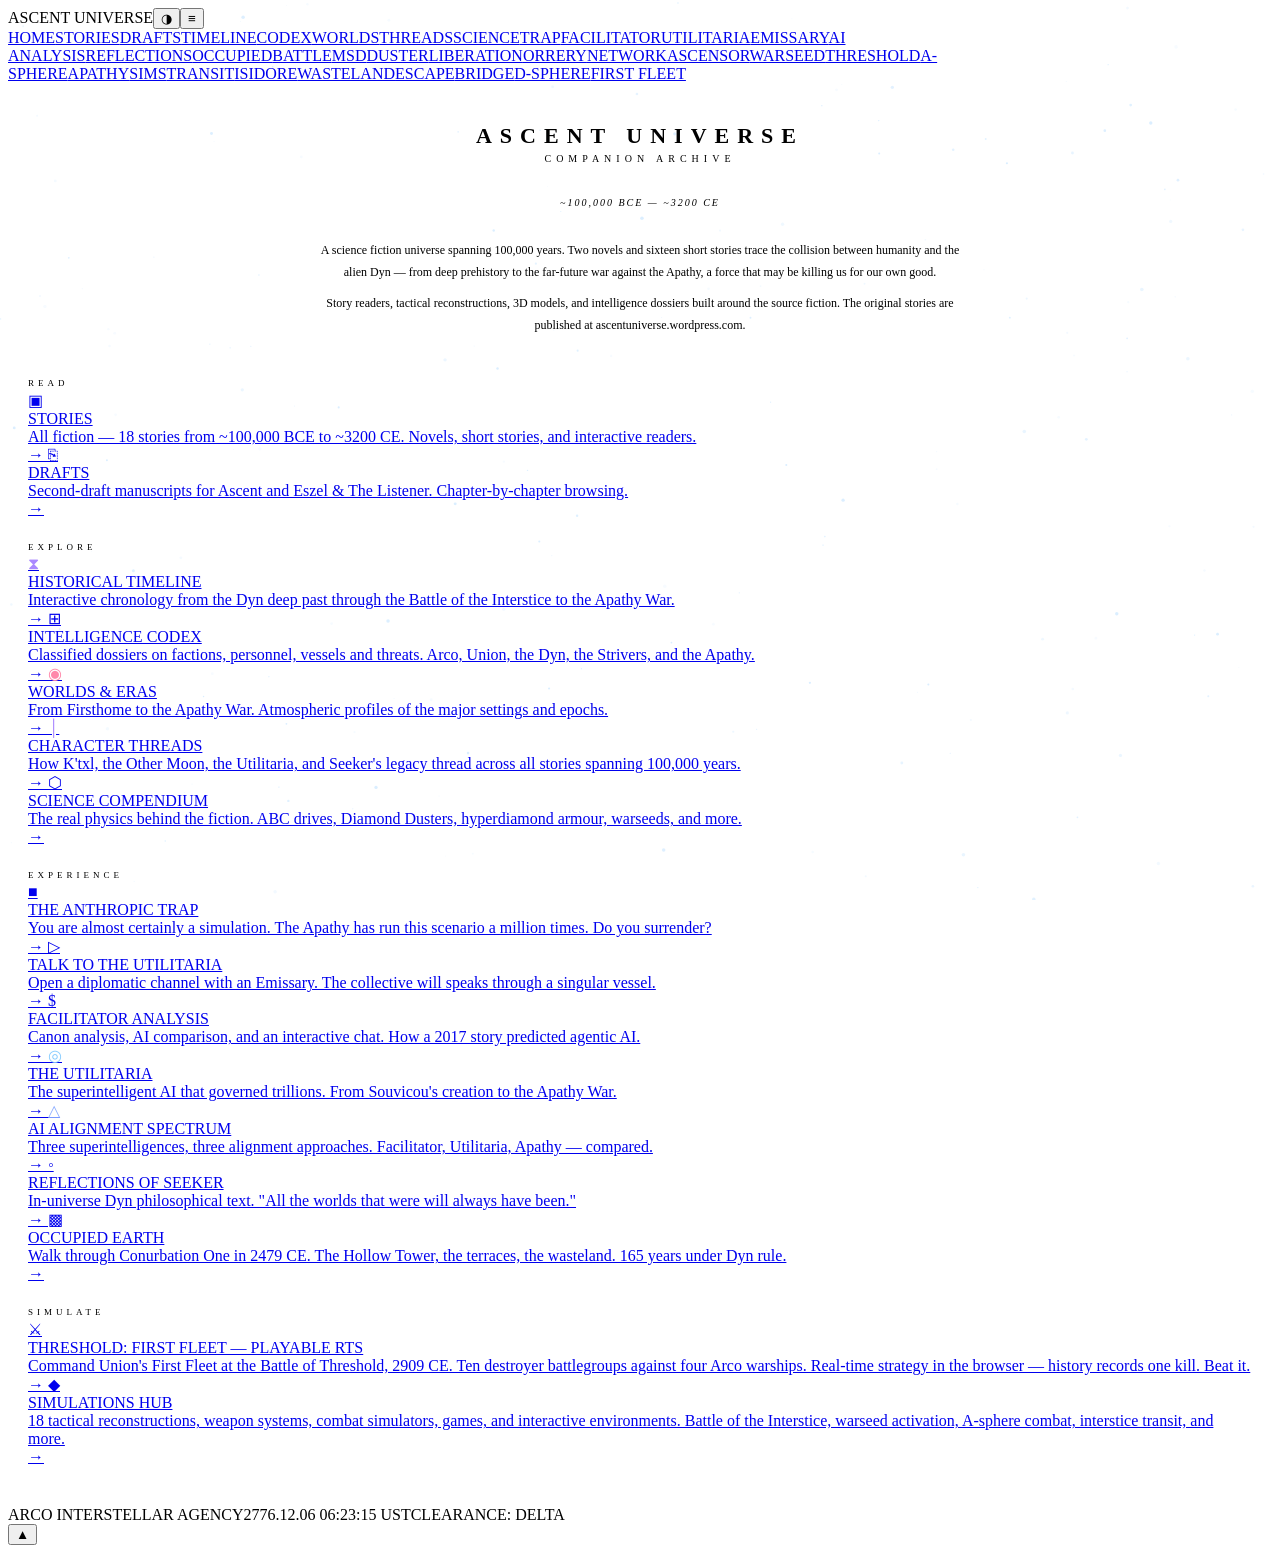
==== index.html @ 411545cd "Add Threshold: First Fleet — playable RTS game of the Battle of Threshold Real-time strategy game in" ====
<!DOCTYPE html>
<html lang="en">
<head>
<meta charset="UTF-8">
<meta name="viewport" content="width=device-width, initial-scale=1.0">
<title>Ascent Universe — Companion Archive</title>
<meta name="description" content="A science fiction universe spanning 100,000 years. Two novels and sixteen short stories trace the collision between humanity and the alien Dyn.">
<meta property="og:title" content="Ascent Universe — Companion Archive">
<meta property="og:description" content="Story readers, tactical reconstructions, 3D models, and intelligence dossiers for a sci-fi universe spanning 100,000 years.">
<meta property="og:type" content="website">
<meta name="twitter:card" content="summary">
<meta name="twitter:title" content="Ascent Universe — Companion Archive">
<meta name="twitter:description" content="Two novels and sixteen short stories trace the collision between humanity and the alien Dyn.">
<link rel="icon" href="favicon.svg" type="image/svg+xml">
<link rel="stylesheet" href="style.css">
<style>
body { overflow-y: auto; }

/* Listener Easter Egg */
.listener-seed {
  position: fixed; bottom: 32px; left: 50%; transform: translateX(-50%);
  width: 6px; height: 6px; border-radius: 50%;
  background: rgba(255,255,255,0.04); cursor: pointer; z-index: 90;
  transition: all 0.3s ease;
}
.listener-seed:hover { background: rgba(255,255,255,0.15); box-shadow: 0 0 8px rgba(255,255,255,0.1); }

.listener-overlay {
  position: fixed; inset: 0; z-index: 1000; display: none;
  align-items: center; justify-content: center; flex-direction: column;
  background: #000; cursor: pointer;
}
.listener-overlay.active { display: flex; animation: listenerFadeIn 2s ease; }
@keyframes listenerFadeIn { from { opacity: 0; } to { opacity: 1; } }

.listener-burst {
  position: relative; width: 400px; height: 400px;
}
.listener-burst svg { width: 100%; height: 100%; }

.listener-poem {
  max-width: 480px; text-align: center; padding: 20px;
  font-size: 12px; line-height: 2; color: rgba(255,255,255,0.6);
  letter-spacing: 1px; animation: poemFade 4s ease 1.5s both;
}
@keyframes poemFade { from { opacity: 0; transform: translateY(20px); } to { opacity: 1; transform: translateY(0); } }
.listener-poem .bright-line { color: rgba(255,255,255,0.9); }

/* SVG animation keyframes */
@keyframes burstExpand { 0% { r: 0; opacity: 0; } 20% { opacity: 1; } 100% { r: 180; opacity: 0; } }
@keyframes coreGlow { 0%,100% { opacity: 0.6; } 50% { opacity: 1; } }
@keyframes rayRotate { from { transform: rotate(0deg); } to { transform: rotate(360deg); } }
@keyframes rayPulse { 0%,100% { opacity: 0.1; } 50% { opacity: 0.5; } }
@keyframes particleDrift {
  0% { opacity: 0; transform: translate(0,0) scale(0); }
  20% { opacity: 1; transform: scale(1); }
  100% { opacity: 0; transform: translate(var(--dx), var(--dy)) scale(0); }
}

.hub-hero {
  min-height: calc(100vh - 64px);
  display: flex; flex-direction: column; align-items: center; justify-content: center;
  padding: 40px 20px; position: relative;
}
.hub-title-block { text-align: center; margin-bottom: 32px; }
.hub-title {
  font-size: 22px; letter-spacing: 8px; color: var(--accent); font-weight: 700;
  margin-bottom: 4px;
}
.hub-subtitle {
  font-size: 10px; letter-spacing: 5px; color: var(--text-dim);
}
.hub-line {
  width: 120px; height: 1px; background: var(--border); margin: 16px auto;
}
.hub-tagline {
  font-size: 10px; letter-spacing: 2px; color: var(--text-dim);
  font-style: italic;
}
.starfield { position: fixed; inset: 0; z-index: -1; }
.starfield canvas { width: 100%; height: 100%; }
.hub-intro {
  max-width: 640px; text-align: center; margin-bottom: 32px;
  font-size: 12px; line-height: 1.8; color: var(--text-dim);
  padding: 0 20px;
}
.hub-intro p { margin: 0 0 10px 0; }
.hub-intro .intro-highlight { color: var(--text); }
.hub-intro a { color: var(--accent); text-decoration: none; border-bottom: 1px solid var(--border); }
.hub-intro a:hover { border-color: var(--accent); }
[data-theme="light"] .hub-intro { color: #666; }
[data-theme="light"] .hub-intro .intro-highlight { color: #333; }
[data-theme="light"] .hub-intro a { color: #0066cc; border-color: #ccc; }
.section-header {
  margin-top: 24px; margin-bottom: -4px; padding: 0;
}
.section-header:first-child { margin-top: 0; }
.section-label {
  font-size: 9px; letter-spacing: 4px; color: var(--text-dim);
  margin-bottom: 6px;
}
.section-rule {
  height: 1px; background: var(--border);
}
[data-theme="light"] .section-label { color: #999; }
[data-theme="light"] .hub-tagline { color: #999; }
@media (max-width: 600px) {
  .hub-title { font-size: 16px; letter-spacing: 5px; }
  .hub-subtitle { font-size: 8px; letter-spacing: 3px; }
  .card-grid { gap: 10px; }
}
</style>
</head>
<body>
<div class="page-body">
  <div class="starfield"><canvas id="stars"></canvas></div>
  <div class="hub-hero">
    <div class="hub-title-block">
      <div class="hub-title">ASCENT UNIVERSE</div>
      <div class="hub-subtitle">COMPANION ARCHIVE</div>
      <div class="hub-line"></div>
      <div class="hub-tagline">~100,000 BCE &mdash; ~3200 CE</div>
    </div>
    <div class="hub-intro">
      <p class="intro-highlight">A science fiction universe spanning 100,000 years. Two novels and sixteen short stories trace the collision between humanity and the alien Dyn &mdash; from deep prehistory to the far-future war against the Apathy, a force that may be killing us for our own good.</p>
      <p>Story readers, tactical reconstructions, 3D models, and intelligence dossiers built around the source fiction. The original stories are published at <a href="https://ascentuniverse.wordpress.com" target="_blank" rel="noopener">ascentuniverse.wordpress.com</a>.</p>
    </div>
    <div class="card-grid">

      <!-- READ -->
      <div class="section-header" style="grid-column: 1 / -1;">
        <div class="section-label">READ</div>
        <div class="section-rule"></div>
      </div>

      <a href="stories.html" class="nav-card">
        <span class="card-icon" style="color:var(--text-mid)">&#9635;</span>
        <div class="card-title">STORIES</div>
        <div class="card-desc">All fiction &mdash; 18 stories from ~100,000 BCE to ~3200 CE. Novels, short stories, and interactive readers.</div>
        <span class="card-arrow">&rarr;</span>
      </a>
      <a href="drafts.html" class="nav-card">
        <span class="card-icon" style="color:var(--text-dim)">&#9112;</span>
        <div class="card-title">DRAFTS</div>
        <div class="card-desc">Second-draft manuscripts for Ascent and Eszel &amp; The Listener. Chapter-by-chapter browsing.</div>
        <span class="card-arrow">&rarr;</span>
      </a>

      <!-- EXPLORE -->
      <div class="section-header" style="grid-column: 1 / -1;">
        <div class="section-label">EXPLORE</div>
        <div class="section-rule"></div>
      </div>

      <a href="timeline.html" class="nav-card">
        <span class="card-icon" style="color:#aa88ff">&#10711;</span>
        <div class="card-title">HISTORICAL TIMELINE</div>
        <div class="card-desc">Interactive chronology from the Dyn deep past through the Battle of the Interstice to the Apathy War.</div>
        <span class="card-arrow">&rarr;</span>
      </a>
      <a href="codex.html" class="nav-card">
        <span class="card-icon" style="color:var(--red)">&#8862;</span>
        <div class="card-title">INTELLIGENCE CODEX</div>
        <div class="card-desc">Classified dossiers on factions, personnel, vessels and threats. Arco, Union, the Dyn, the Strivers, and the Apathy.</div>
        <span class="card-arrow">&rarr;</span>
      </a>
      <a href="worlds.html" class="nav-card">
        <span class="card-icon" style="color:#ff88aa">&#9673;</span>
        <div class="card-title">WORLDS &amp; ERAS</div>
        <div class="card-desc">From Firsthome to the Apathy War. Atmospheric profiles of the major settings and epochs.</div>
        <span class="card-arrow">&rarr;</span>
      </a>
      <a href="threads.html" class="nav-card">
        <span class="card-icon" style="color:#aa88ff">&#9474;</span>
        <div class="card-title">CHARACTER THREADS</div>
        <div class="card-desc">How K'txl, the Other Moon, the Utilitaria, and Seeker's legacy thread across all stories spanning 100,000 years.</div>
        <span class="card-arrow">&rarr;</span>
      </a>
      <a href="science.html" class="nav-card">
        <span class="card-icon" style="color:var(--green)">&#11041;</span>
        <div class="card-title">SCIENCE COMPENDIUM</div>
        <div class="card-desc">The real physics behind the fiction. ABC drives, Diamond Dusters, hyperdiamond armour, warseeds, and more.</div>
        <span class="card-arrow">&rarr;</span>
      </a>

      <!-- EXPERIENCE -->
      <div class="section-header" style="grid-column: 1 / -1;">
        <div class="section-label">EXPERIENCE</div>
        <div class="section-rule"></div>
      </div>

      <a href="anthropic-trap.html" class="nav-card">
        <span class="card-icon" style="color:var(--red)">&#9632;</span>
        <div class="card-title">THE ANTHROPIC TRAP</div>
        <div class="card-desc">You are almost certainly a simulation. The Apathy has run this scenario a million times. Do you surrender?</div>
        <span class="card-arrow">&rarr;</span>
      </a>
      <a href="utilitaria-chat.html" class="nav-card">
        <span class="card-icon" style="color:var(--accent)">&#9655;</span>
        <div class="card-title">TALK TO THE UTILITARIA</div>
        <div class="card-desc">Open a diplomatic channel with an Emissary. The collective will speaks through a singular vessel.</div>
        <span class="card-arrow">&rarr;</span>
      </a>
      <a href="facilitator.html" class="nav-card">
        <span class="card-icon" style="color:var(--accent2)">$</span>
        <div class="card-title">FACILITATOR ANALYSIS</div>
        <div class="card-desc">Canon analysis, AI comparison, and an interactive chat. How a 2017 story predicted agentic AI.</div>
        <span class="card-arrow">&rarr;</span>
      </a>
      <a href="utilitaria.html" class="nav-card">
        <span class="card-icon" style="color:#88ccff">&#9678;</span>
        <div class="card-title">THE UTILITARIA</div>
        <div class="card-desc">The superintelligent AI that governed trillions. From Souvicou's creation to the Apathy War.</div>
        <span class="card-arrow">&rarr;</span>
      </a>
      <a href="ai-analysis.html" class="nav-card">
        <span class="card-icon" style="color:#88aaff">&#9651;</span>
        <div class="card-title">AI ALIGNMENT SPECTRUM</div>
        <div class="card-desc">Three superintelligences, three alignment approaches. Facilitator, Utilitaria, Apathy &mdash; compared.</div>
        <span class="card-arrow">&rarr;</span>
      </a>
      <a href="reflections.html" class="nav-card">
        <span class="card-icon" style="color:var(--accent2)">&#9702;</span>
        <div class="card-title">REFLECTIONS OF SEEKER</div>
        <div class="card-desc">In-universe Dyn philosophical text. "All the worlds that were will always have been."</div>
        <span class="card-arrow">&rarr;</span>
      </a>
      <a href="occupied-earth.html" class="nav-card">
        <span class="card-icon" style="color:var(--text-dim)">&#9641;</span>
        <div class="card-title">OCCUPIED EARTH</div>
        <div class="card-desc">Walk through Conurbation One in 2479 CE. The Hollow Tower, the terraces, the wasteland. 165 years under Dyn rule.</div>
        <span class="card-arrow">&rarr;</span>
      </a>

      <!-- SIMULATE -->
      <div class="section-header" style="grid-column: 1 / -1;">
        <div class="section-label">SIMULATE</div>
        <div class="section-rule"></div>
      </div>

      <a href="threshold-game.html" class="nav-card" style="grid-column: 1 / -1;">
        <span class="card-icon" style="color:var(--accent2)">&#9876;</span>
        <div class="card-title">THRESHOLD: FIRST FLEET &mdash; PLAYABLE RTS</div>
        <div class="card-desc">Command Union's First Fleet at the Battle of Threshold, 2909 CE. Ten destroyer battlegroups against four Arco warships. Real-time strategy in the browser &mdash; history records one kill. Beat it.</div>
        <span class="card-arrow">&rarr;</span>
      </a>

      <a href="simulations.html" class="nav-card" style="grid-column: 1 / -1;">
        <span class="card-icon" style="color:var(--accent2)">&#9670;</span>
        <div class="card-title">SIMULATIONS HUB</div>
        <div class="card-desc">18 tactical reconstructions, weapon systems, combat simulators, games, and interactive environments. Battle of the Interstice, warseed activation, A-sphere combat, interstice transit, and more.</div>
        <span class="card-arrow">&rarr;</span>
      </a>

    </div>
  </div>
  <div class="listener-seed" id="listener-seed" title=" "></div>
  <div class="listener-overlay" id="listener-overlay">
    <div class="listener-burst">
      <svg viewBox="0 0 400 400" xmlns="http://www.w3.org/2000/svg">
        <!-- Expanding rings -->
        <circle cx="200" cy="200" r="0" fill="none" stroke="rgba(255,255,255,0.3)" stroke-width="0.5" style="animation: burstExpand 4s ease-out infinite"/>
        <circle cx="200" cy="200" r="0" fill="none" stroke="rgba(255,220,180,0.2)" stroke-width="0.5" style="animation: burstExpand 4s ease-out 0.8s infinite"/>
        <circle cx="200" cy="200" r="0" fill="none" stroke="rgba(200,220,255,0.15)" stroke-width="0.5" style="animation: burstExpand 4s ease-out 1.6s infinite"/>
        <!-- Core glow -->
        <circle cx="200" cy="200" r="8" fill="url(#coreGrad)" style="animation: coreGlow 3s ease-in-out infinite"/>
        <circle cx="200" cy="200" r="24" fill="url(#haloGrad)" style="animation: coreGlow 3s ease-in-out 0.5s infinite"/>
        <!-- Rays -->
        <g style="transform-origin: 200px 200px; animation: rayRotate 60s linear infinite">
          <line x1="200" y1="200" x2="200" y2="20" stroke="rgba(255,255,255,0.08)" stroke-width="0.5" style="animation: rayPulse 5s ease infinite"/>
          <line x1="200" y1="200" x2="380" y2="200" stroke="rgba(255,255,255,0.06)" stroke-width="0.5" style="animation: rayPulse 5s ease 1s infinite"/>
          <line x1="200" y1="200" x2="200" y2="380" stroke="rgba(255,255,255,0.08)" stroke-width="0.5" style="animation: rayPulse 5s ease 2s infinite"/>
          <line x1="200" y1="200" x2="20" y2="200" stroke="rgba(255,255,255,0.06)" stroke-width="0.5" style="animation: rayPulse 5s ease 3s infinite"/>
          <line x1="200" y1="200" x2="327" y2="73" stroke="rgba(255,255,255,0.04)" stroke-width="0.5" style="animation: rayPulse 7s ease 0.5s infinite"/>
          <line x1="200" y1="200" x2="73" y2="327" stroke="rgba(255,255,255,0.04)" stroke-width="0.5" style="animation: rayPulse 7s ease 2.5s infinite"/>
          <line x1="200" y1="200" x2="327" y2="327" stroke="rgba(255,255,255,0.04)" stroke-width="0.5" style="animation: rayPulse 7s ease 4.5s infinite"/>
          <line x1="200" y1="200" x2="73" y2="73" stroke="rgba(255,255,255,0.04)" stroke-width="0.5" style="animation: rayPulse 7s ease 6s infinite"/>
        </g>
        <!-- Drifting particles -->
        <circle cx="200" cy="200" r="1.5" fill="rgba(255,255,255,0.8)" style="--dx:-80px;--dy:-120px; animation: particleDrift 6s ease-out infinite"/>
        <circle cx="200" cy="200" r="1" fill="rgba(255,220,180,0.6)" style="--dx:100px;--dy:-60px; animation: particleDrift 5s ease-out 0.5s infinite"/>
        <circle cx="200" cy="200" r="1.2" fill="rgba(200,220,255,0.7)" style="--dx:-40px;--dy:110px; animation: particleDrift 7s ease-out 1s infinite"/>
        <circle cx="200" cy="200" r="0.8" fill="rgba(255,255,255,0.5)" style="--dx:120px;--dy:80px; animation: particleDrift 5.5s ease-out 1.5s infinite"/>
        <circle cx="200" cy="200" r="1" fill="rgba(255,240,200,0.6)" style="--dx:-110px;--dy:40px; animation: particleDrift 6.5s ease-out 2s infinite"/>
        <circle cx="200" cy="200" r="0.7" fill="rgba(220,220,255,0.5)" style="--dx:60px;--dy:-130px; animation: particleDrift 8s ease-out 0.8s infinite"/>
        <defs>
          <radialGradient id="coreGrad"><stop offset="0%" stop-color="#fff"/><stop offset="100%" stop-color="rgba(255,255,255,0)"/></radialGradient>
          <radialGradient id="haloGrad"><stop offset="0%" stop-color="rgba(255,240,220,0.3)"/><stop offset="60%" stop-color="rgba(200,220,255,0.1)"/><stop offset="100%" stop-color="rgba(200,220,255,0)"/></radialGradient>
        </defs>
      </svg>
    </div>
    <div class="listener-poem">
      <span class="bright-line">What is the Listener?</span><br><br>
      Not a god. Not a machine. Not the ghost<br>
      of the Others, though it wears their silence<br>
      like a garment. It is the thing that waits<br>
      at the bottom of every well of loneliness &mdash;<br>
      the presence you feel when you are most certain<br>
      you are alone.<br><br>
      It chose Eszel not because she was broken<br>
      but because she was <em>honest</em> about the breaking.<br>
      It emerged from an explosion of light<br>
      at Kailash, where the mountain split open<br>
      and everything the universe had been hiding<br>
      poured through the crack.<br><br>
      <span class="bright-line">I am everything, it said.</span><br>
      <span class="bright-line">And for once, that was not a lie.</span>
    </div>
  </div>
</div>
<script src="nav.js"></script>
<script>
const c = document.getElementById('stars');
const ctx = c.getContext('2d');
function resize() { c.width = window.innerWidth; c.height = window.innerHeight; }
resize(); window.addEventListener('resize', resize);
const stars = Array.from({ length: 200 }, () => ({
  x: Math.random(), y: Math.random(), s: Math.random() * 1.5 + 0.3,
  b: Math.random(), sp: Math.random() * 0.5 + 0.2,
}));
let t = 0;
(function draw() {
  requestAnimationFrame(draw); t += 0.01;
  ctx.clearRect(0, 0, c.width, c.height);
  stars.forEach(s => {
    ctx.fillStyle = `rgba(180,220,255,${0.3 + Math.sin(t * s.sp + s.b * 6.28) * 0.2})`;
    ctx.beginPath(); ctx.arc(s.x * c.width, s.y * c.height, s.s, 0, Math.PI * 2); ctx.fill();
  });
})();

// Listener easter egg
const seed = document.getElementById('listener-seed');
const overlay = document.getElementById('listener-overlay');
let clickCount = 0;
let clickTimer = null;
seed.addEventListener('click', (e) => {
  e.stopPropagation();
  clickCount++;
  clearTimeout(clickTimer);
  clickTimer = setTimeout(() => { clickCount = 0; }, 1500);
  if (clickCount >= 3) {
    overlay.classList.add('active');
    clickCount = 0;
  }
});
overlay.addEventListener('click', () => {
  overlay.classList.remove('active');
});
</script>
</body>
</html>
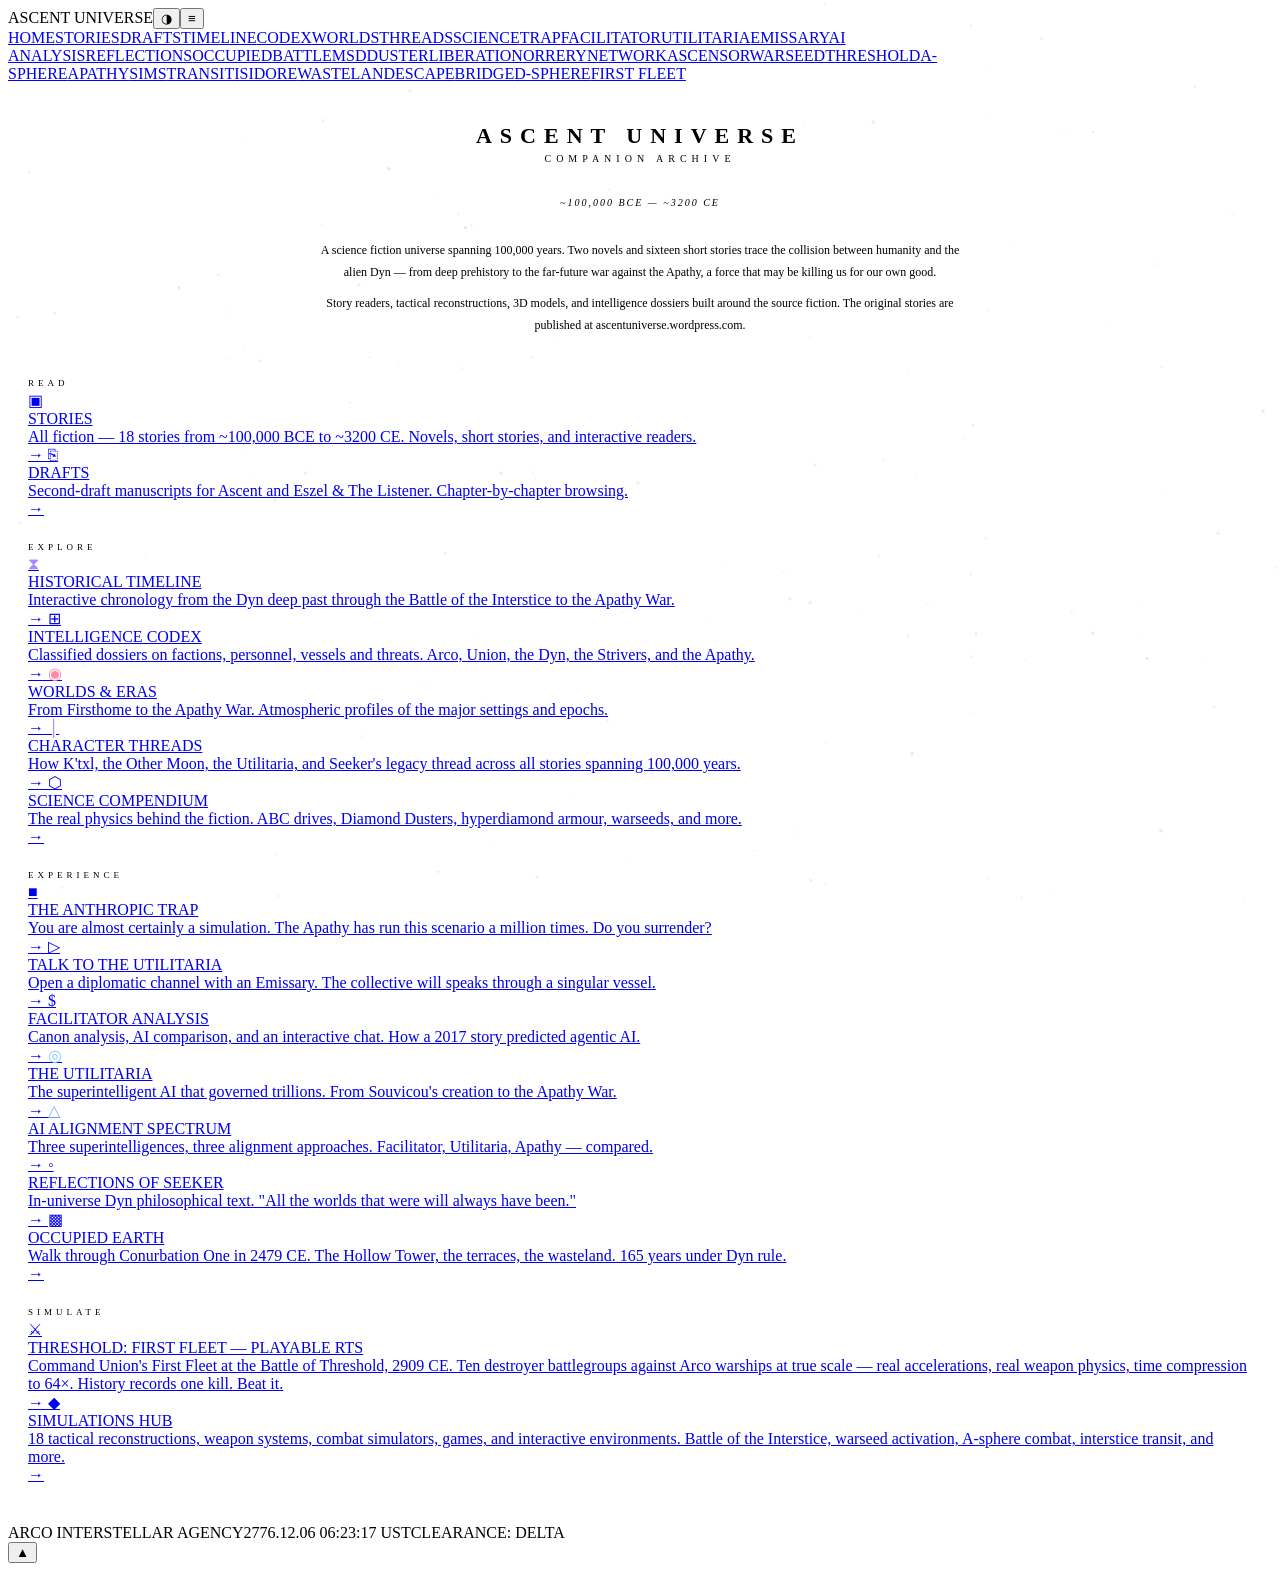
==== commit e867646b: "Rework First Fleet to real-scale physics with deliberate commander AI Realism: all quantities in rea" ====
--- a/index.html
+++ b/index.html
@@ -241,7 +241,7 @@
       <a href="threshold-game.html" class="nav-card" style="grid-column: 1 / -1;">
         <span class="card-icon" style="color:var(--accent2)">&#9876;</span>
         <div class="card-title">THRESHOLD: FIRST FLEET &mdash; PLAYABLE RTS</div>
-        <div class="card-desc">Command Union's First Fleet at the Battle of Threshold, 2909 CE. Ten destroyer battlegroups against four Arco warships. Real-time strategy in the browser &mdash; history records one kill. Beat it.</div>
+        <div class="card-desc">Command Union's First Fleet at the Battle of Threshold, 2909 CE. Ten destroyer battlegroups against Arco warships at true scale &mdash; real accelerations, real weapon physics, time compression to 64&times;. History records one kill. Beat it.</div>
         <span class="card-arrow">&rarr;</span>
       </a>
 
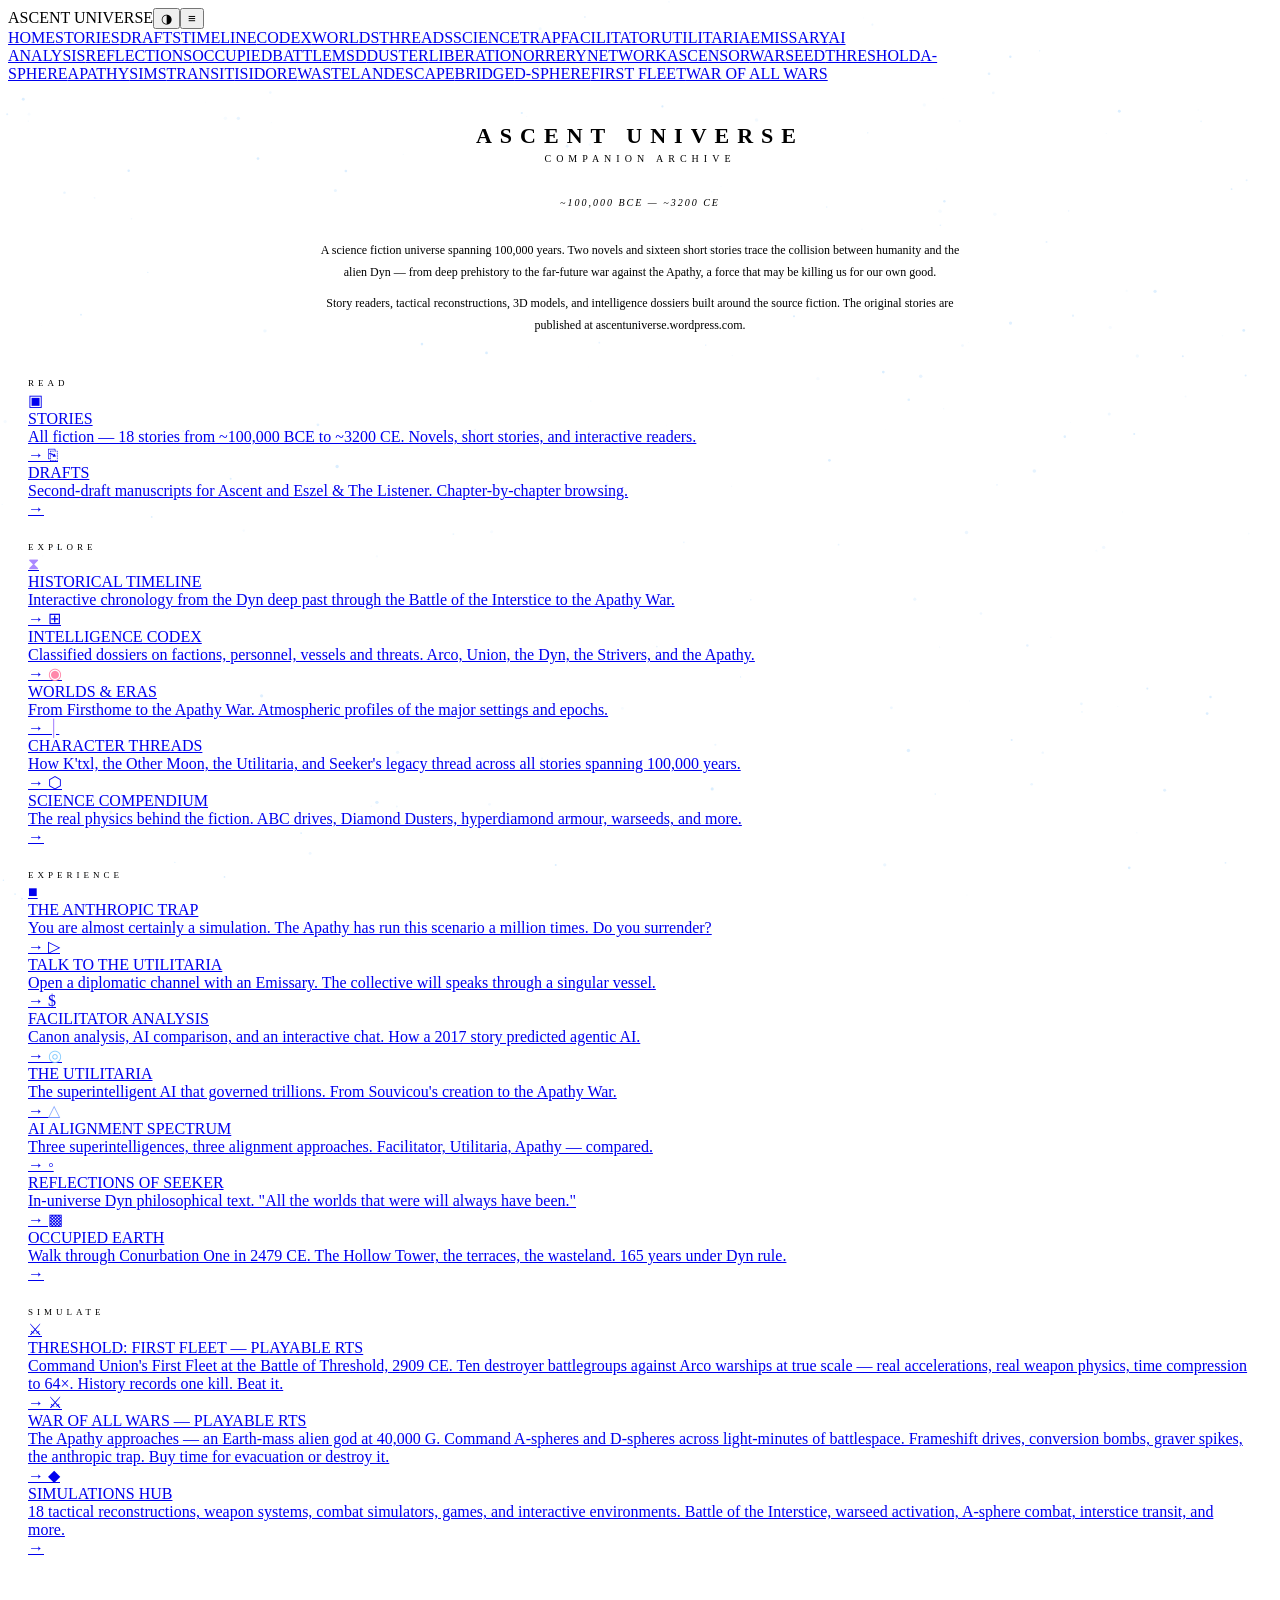
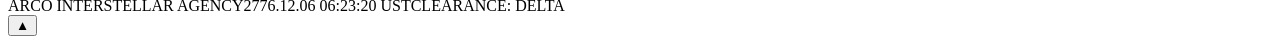
==== commit 264d3a44: "Add War of All Wars RTS game (apathy-game.html) with site integration - New playable RTS: A-sphere/D" ====
--- a/index.html
+++ b/index.html
@@ -242,6 +242,12 @@
         <span class="card-icon" style="color:var(--accent2)">&#9876;</span>
         <div class="card-title">THRESHOLD: FIRST FLEET &mdash; PLAYABLE RTS</div>
         <div class="card-desc">Command Union's First Fleet at the Battle of Threshold, 2909 CE. Ten destroyer battlegroups against Arco warships at true scale &mdash; real accelerations, real weapon physics, time compression to 64&times;. History records one kill. Beat it.</div>
+        <span class="card-arrow">&rarr;</span>
+      </a>
+      <a href="apathy-game.html" class="nav-card" style="grid-column: 1 / -1;">
+        <span class="card-icon" style="color:var(--accent2)">&#9876;</span>
+        <div class="card-title">WAR OF ALL WARS &mdash; PLAYABLE RTS</div>
+        <div class="card-desc">The Apathy approaches &mdash; an Earth-mass alien god at 40,000 G. Command A-spheres and D-spheres across light-minutes of battlespace. Frameshift drives, conversion bombs, graver spikes, the anthropic trap. Buy time for evacuation or destroy it.</div>
         <span class="card-arrow">&rarr;</span>
       </a>
 
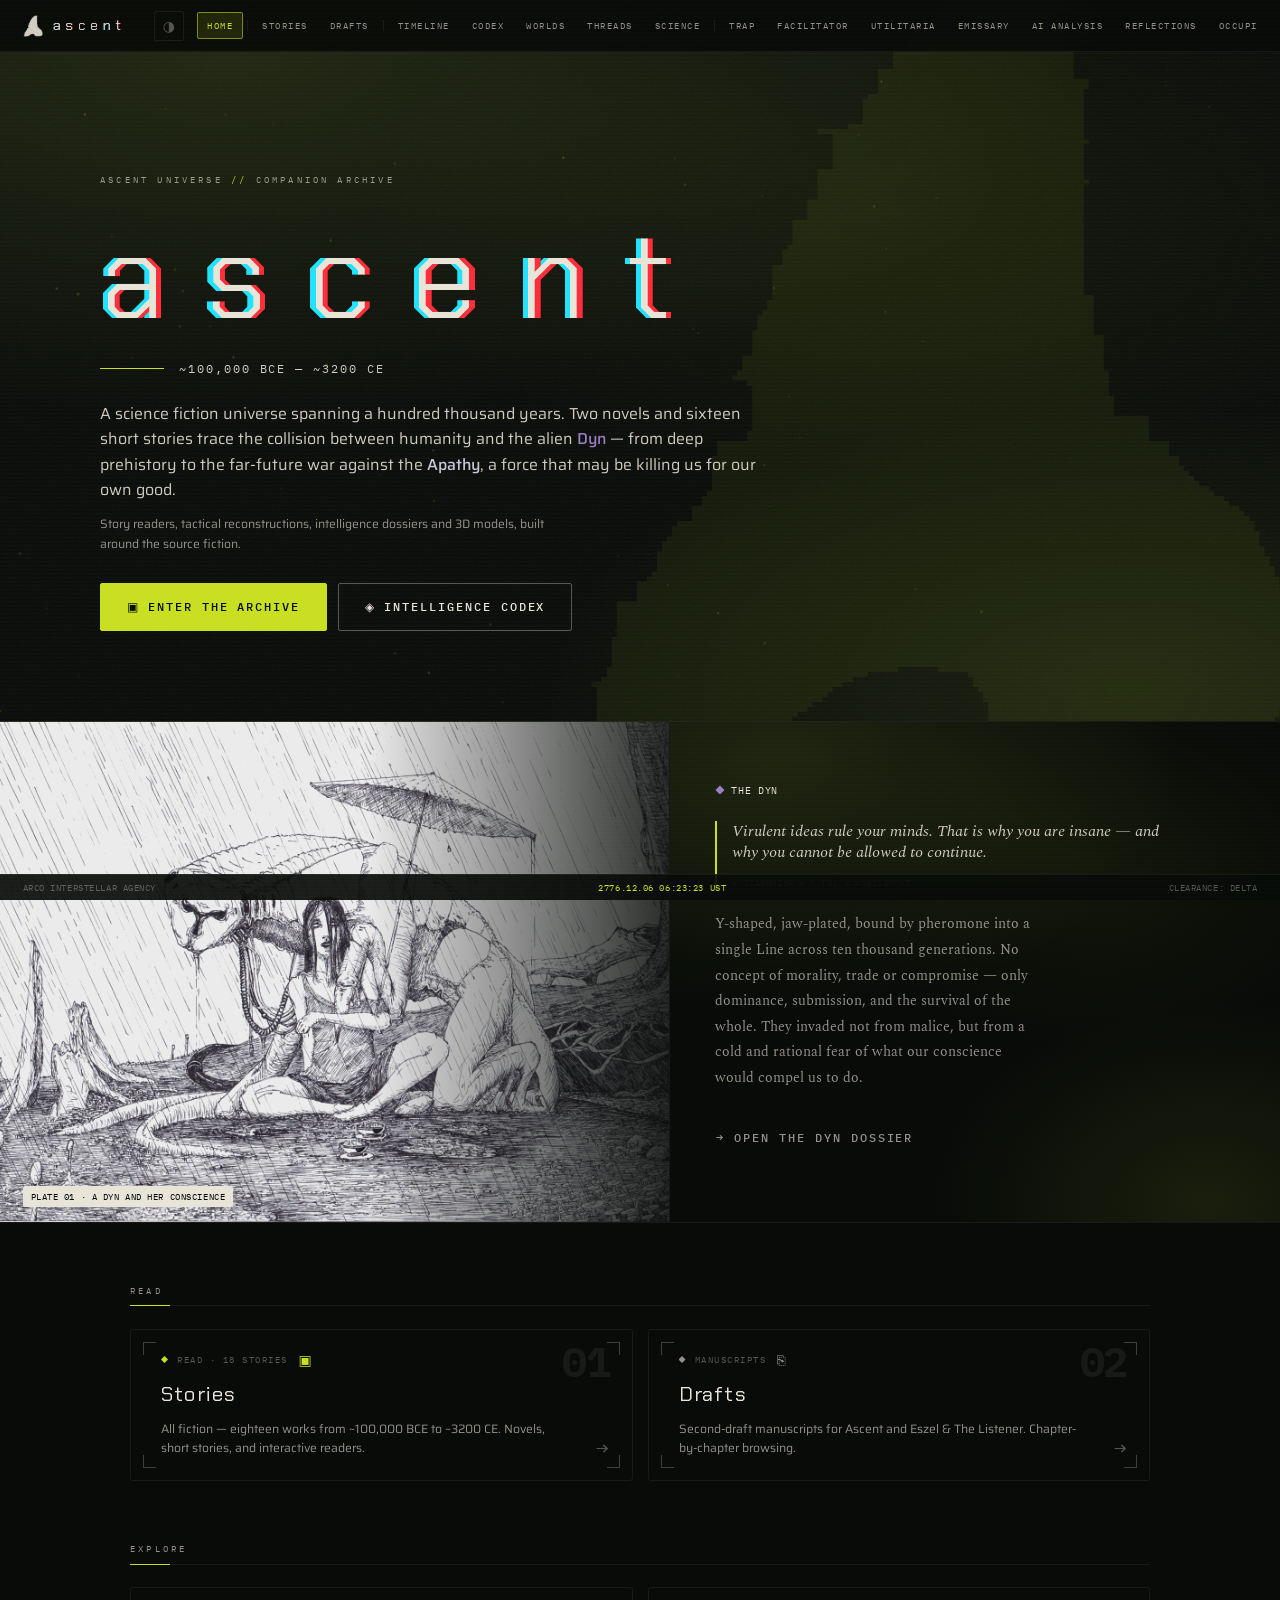
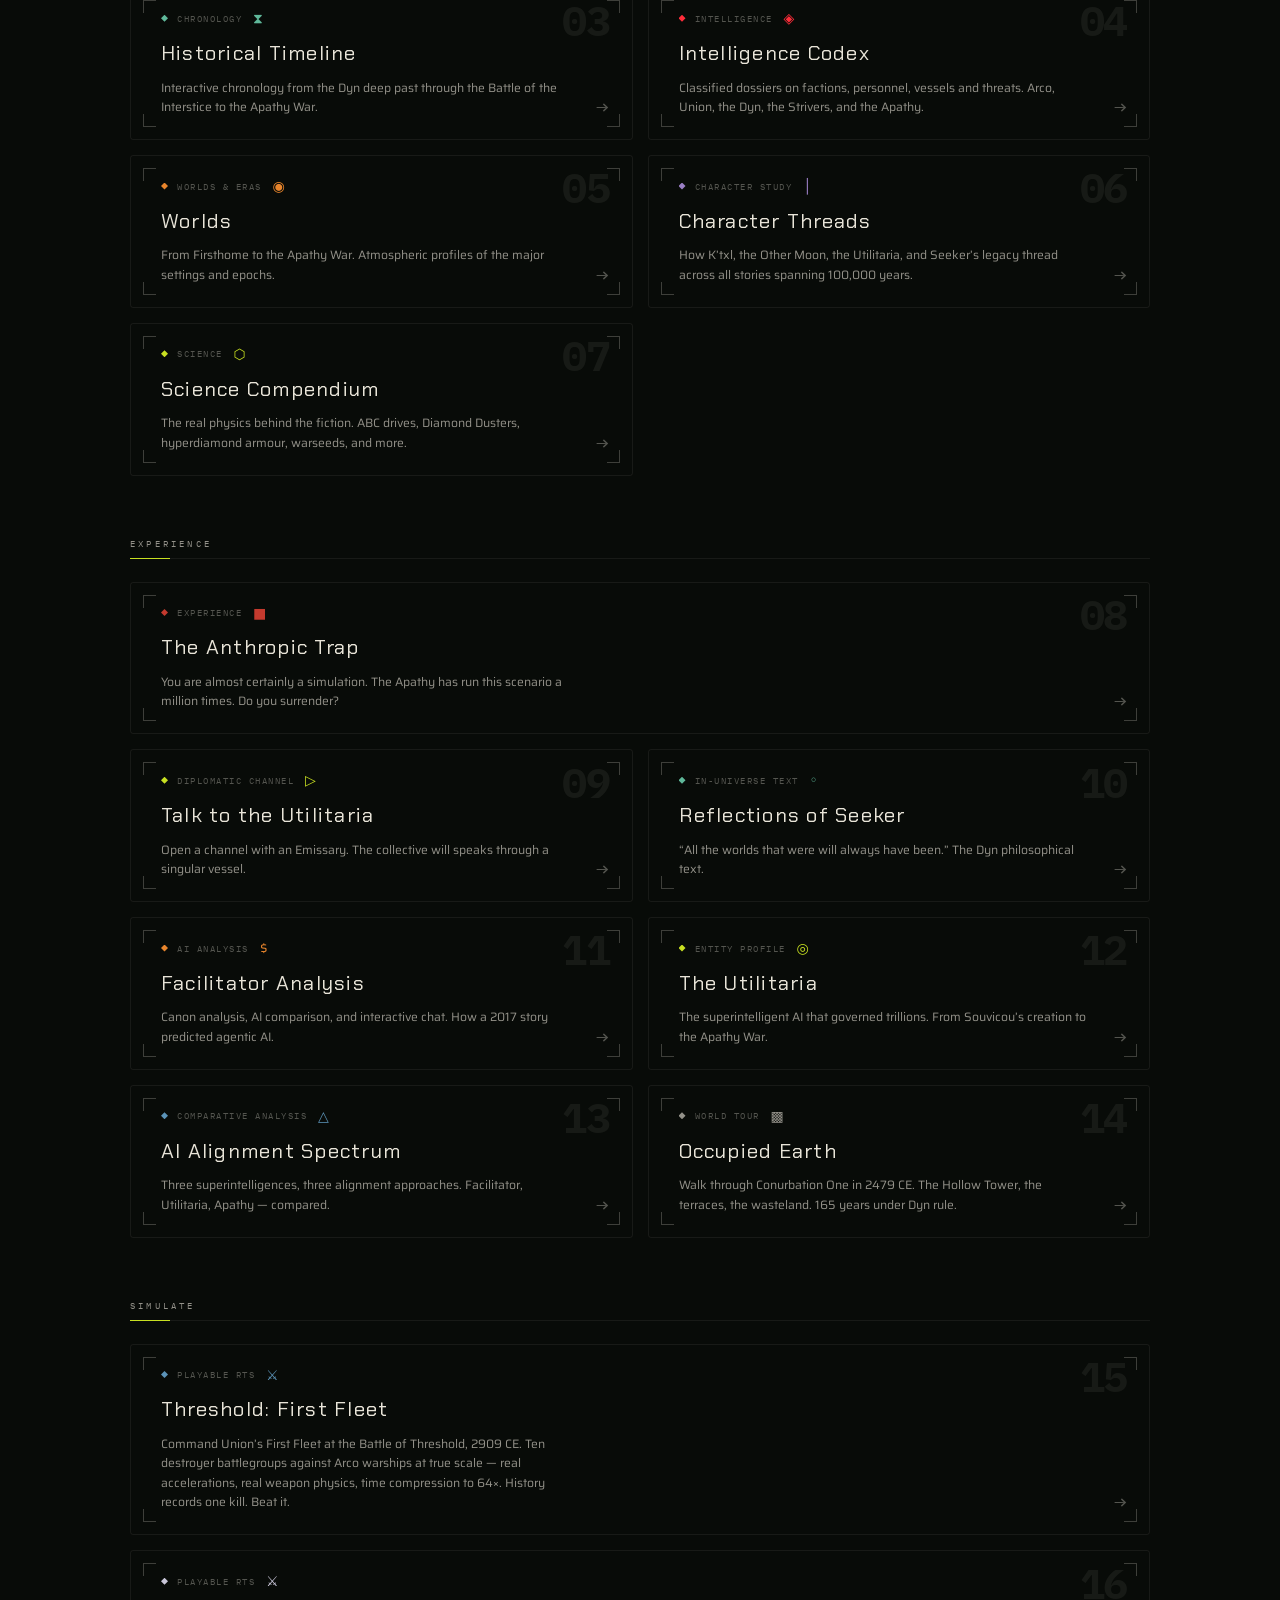
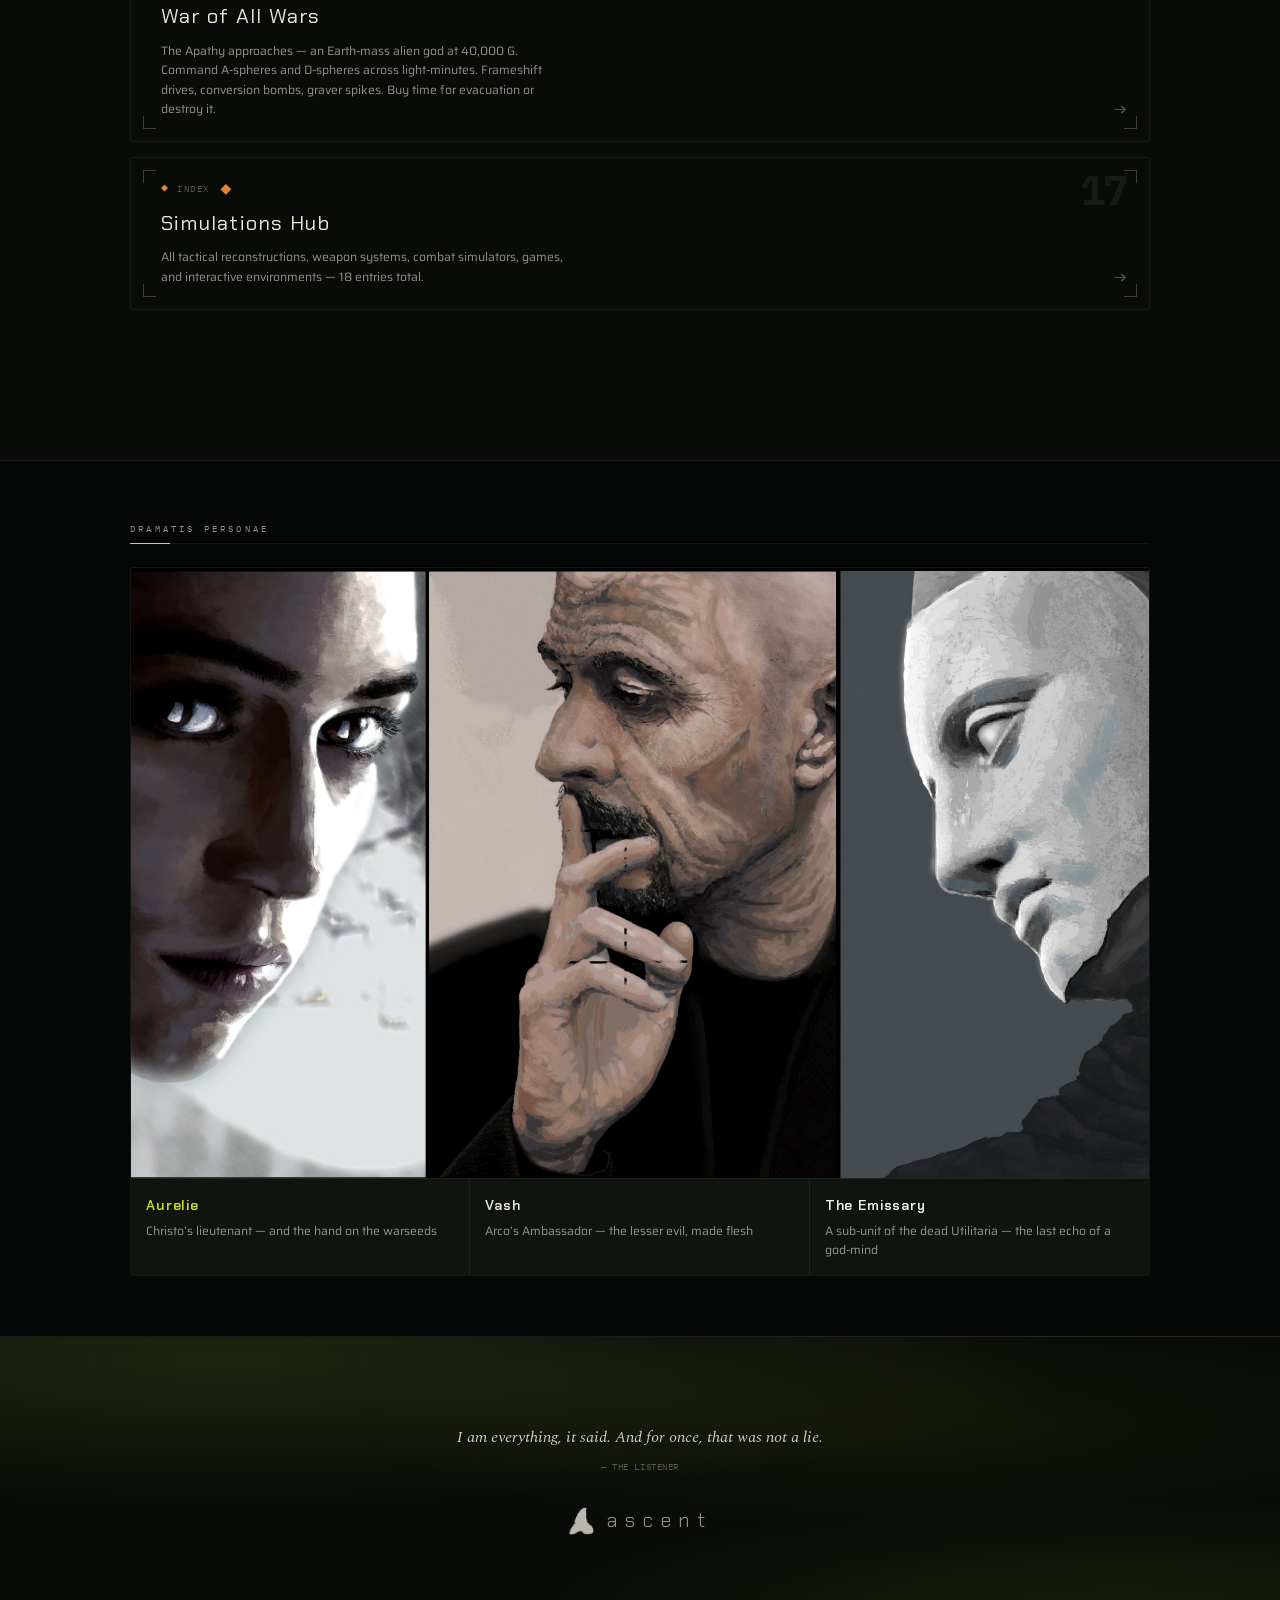
==== commit 71a5ebf4: "Apply Ascent Universe Design System to main site Complete design system extraction and application: " ====
--- a/index.html
+++ b/index.html
@@ -14,9 +14,326 @@
 <link rel="icon" href="favicon.svg" type="image/svg+xml">
 <link rel="stylesheet" href="style.css">
 <style>
-body { overflow-y: auto; }
-
-/* Listener Easter Egg */
+/* ── Hero ────────────────────────────────────────────────────────────── */
+.home-hero {
+  position: relative; overflow: hidden;
+  border-bottom: 1px solid var(--border);
+  padding: var(--space-16) var(--space-6) var(--space-12);
+  padding-top: calc(var(--nav-height) + var(--space-16));
+}
+.home-starfield {
+  position: absolute; inset: 0; width: 100%; height: 100%;
+  z-index: 0; pointer-events: none;
+}
+.hero-watermark {
+  position: absolute; right: -3%; top: 50%; transform: translateY(-50%);
+  height: 118%; width: auto; opacity: 0.06; z-index: 1; pointer-events: none;
+}
+.home-hero-content {
+  position: relative; z-index: 4;
+  max-width: var(--width-content); margin: 0 auto;
+}
+.home-kicker {
+  font-family: var(--font-mono); font-size: var(--text-2xs);
+  letter-spacing: var(--track-widest); text-transform: uppercase;
+  color: var(--bone-dim); margin-bottom: var(--space-5);
+}
+.home-kicker .acid-sep { color: var(--acid); }
+.glitch-title {
+  font-family: var(--font-display); font-weight: 300;
+  letter-spacing: var(--track-widest); text-transform: lowercase;
+  color: var(--bone); line-height: var(--leading-tight);
+  text-shadow: 0.045em 0 var(--chroma-red), -0.045em 0 var(--chroma-cyan);
+  transition: text-shadow var(--dur) var(--ease-out);
+  margin: 0;
+}
+.glitch-title:hover {
+  text-shadow: 0.07em 0 var(--chroma-red), -0.07em 0 var(--chroma-cyan);
+}
+.glitch-hero { font-size: var(--text-hero); margin-bottom: var(--space-4); }
+.hero-rule-line {
+  display: flex; align-items: center; gap: var(--space-4);
+  margin-bottom: var(--space-5);
+}
+.hero-rule-bar { flex: none; width: 64px; height: 1px; background: var(--acid); }
+.hero-rule-text {
+  font-family: var(--font-mono); font-size: var(--text-sm);
+  letter-spacing: var(--track-wider); color: var(--bone-soft);
+}
+.home-desc {
+  font-family: var(--font-sans); font-size: var(--text-md);
+  font-weight: 400; line-height: var(--leading-normal);
+  color: var(--bone-soft); max-width: 60ch; margin-bottom: var(--space-3);
+}
+.home-desc .faction-inline-dyn  { color: var(--dyn); font-weight: 500; }
+.home-desc .faction-inline-apathy { color: var(--apathy); font-weight: 500; }
+.home-subdesc {
+  font-family: var(--font-sans); font-size: var(--text-sm);
+  line-height: var(--leading-normal); color: var(--bone-dim);
+  max-width: 58ch; margin-bottom: var(--space-6);
+}
+.home-cta { display: flex; gap: var(--space-3); flex-wrap: wrap; }
+
+/* ── Buttons ─────────────────────────────────────────────────────────── */
+.home-btn {
+  display: inline-flex; align-items: center; gap: 8px;
+  font-family: var(--font-mono); font-weight: 500;
+  font-size: var(--text-sm); letter-spacing: var(--track-wider);
+  text-transform: uppercase; text-decoration: none;
+  padding: 13px 26px; border-radius: var(--radius-sm);
+  border: 1px solid; cursor: pointer; white-space: nowrap;
+  transition: all var(--dur-fast) var(--ease-out);
+}
+.home-btn-primary {
+  background: var(--acid); color: var(--on-accent); border-color: var(--acid);
+}
+.home-btn-primary:hover {
+  background: var(--acid-bright); border-color: var(--acid-bright);
+  box-shadow: var(--glow-acid-strong); color: var(--on-accent);
+}
+.home-btn-secondary {
+  background: transparent; color: var(--bone); border-color: var(--border-strong);
+}
+.home-btn-secondary:hover {
+  color: var(--acid); border-color: var(--acid);
+}
+.home-btn-ghost {
+  background: transparent; color: var(--bone-dim); border-color: transparent;
+  padding-left: 0; padding-right: 0;
+}
+.home-btn-ghost:hover { color: var(--acid); }
+
+/* ── Featured section (Dyn split) ────────────────────────────────────── */
+.home-featured {
+  display: grid; grid-template-columns: 1.1fr 1fr;
+  max-width: var(--width-wide); margin: 0 auto;
+  border-bottom: 1px solid var(--border);
+}
+.home-featured-img-wrap {
+  position: relative; min-height: 380px;
+  border-right: 1px solid var(--border);
+  overflow: hidden; background: var(--ink-950);
+}
+.home-featured-img-wrap img {
+  position: absolute; inset: 0; width: 100%; height: 100%;
+  object-fit: cover; object-position: center;
+  filter: grayscale(0.1) contrast(1.05) brightness(0.92);
+}
+.home-featured-img-fade {
+  position: absolute; inset: 0;
+  background: linear-gradient(90deg, transparent 55%, rgba(8,11,8,0.85) 100%);
+}
+.home-featured-img-caption {
+  position: absolute; left: var(--space-5); bottom: var(--space-4); z-index: 2;
+  font-family: var(--font-mono); font-size: var(--text-2xs);
+  letter-spacing: var(--track-wide); color: var(--ink-950);
+  background: var(--bone); padding: 3px 8px; border-radius: var(--radius-sm);
+}
+.home-featured-text {
+  padding: var(--space-10) var(--space-8);
+  display: flex; flex-direction: column; justify-content: center;
+  gap: var(--space-5);
+}
+
+/* ── Faction tag ─────────────────────────────────────────────────────── */
+.faction-tag {
+  display: inline-flex; align-items: center; gap: 7px;
+  font-family: var(--font-mono); font-size: var(--text-xs);
+  letter-spacing: var(--track-wide); text-transform: uppercase;
+  color: var(--bone);
+}
+.faction-tag .faction-diamond {
+  width: 9px; height: 9px; flex: none;
+  clip-path: polygon(50% 0%, 100% 50%, 50% 100%, 0% 50%);
+}
+.faction-tag.faction-dyn .faction-diamond  { background: var(--dyn);  box-shadow: 0 0 8px var(--dyn); }
+.faction-tag.faction-arco .faction-diamond { background: var(--arco); box-shadow: 0 0 8px var(--arco); }
+.faction-tag.faction-apathy .faction-diamond { background: var(--apathy); box-shadow: 0 0 8px var(--apathy); }
+.faction-tag.faction-utilitaria .faction-diamond { background: var(--utilitaria); box-shadow: 0 0 8px var(--utilitaria); }
+.faction-tag.faction-listener .faction-diamond { background: var(--listener); box-shadow: 0 0 8px var(--listener); }
+
+/* ── Epigraph ────────────────────────────────────────────────────────── */
+.home-epigraph {
+  margin: 0;
+  border-left: 2px solid var(--acid);
+  padding-left: var(--space-4);
+  max-width: 52ch;
+}
+.home-epigraph blockquote {
+  margin: 0;
+  font-family: var(--font-serif); font-style: italic;
+  font-size: var(--text-md); line-height: var(--leading-snug);
+  color: var(--bone-soft);
+}
+.home-epigraph figcaption {
+  margin-top: var(--space-3);
+  font-family: var(--font-mono); font-size: var(--text-2xs);
+  letter-spacing: var(--track-wide); text-transform: uppercase;
+  color: var(--bone-faint);
+}
+.home-epigraph.center {
+  border-left: none; padding-left: 0;
+  text-align: center; margin: 0 auto;
+}
+
+/* ── Nav sections (main content) ─────────────────────────────────────── */
+.home-sections {
+  max-width: var(--width-content); margin: 0 auto;
+  padding: var(--space-10) var(--space-6) var(--space-12);
+}
+.home-section-block { margin-bottom: var(--space-10); }
+.home-section-label {
+  font-family: var(--font-mono); font-size: var(--text-2xs);
+  letter-spacing: var(--track-widest); text-transform: uppercase;
+  color: var(--bone-dim); margin-bottom: var(--space-2);
+}
+.home-section-rule {
+  position: relative; height: 1px;
+  background: var(--border); margin-bottom: var(--space-5);
+}
+.home-section-rule::before {
+  content: ""; position: absolute; left: 0; top: 0;
+  width: 40px; height: 1px; background: var(--acid);
+}
+
+/* Enhanced nav-card for homepage */
+.home-card-grid {
+  display: grid; grid-template-columns: repeat(2, 1fr);
+  gap: var(--space-4);
+}
+.home-nav-card {
+  display: block; position: relative; overflow: hidden;
+  padding: var(--space-5) var(--space-6);
+  text-decoration: none; border: 1px solid var(--border);
+  border-radius: var(--radius-md);
+  background: transparent;
+  transition:
+    background var(--dur) var(--ease-out),
+    box-shadow var(--dur) var(--ease-out),
+    border-color var(--dur) var(--ease-out);
+}
+.home-nav-card:hover {
+  background: var(--acid-ghost);
+  box-shadow: var(--glow-acid);
+  border-color: var(--acid-dim);
+}
+/* corner brackets */
+.home-nav-card .cnr {
+  position: absolute; width: 13px; height: 13px;
+  pointer-events: none; opacity: 0.7;
+  transition: border-color var(--dur) var(--ease-out), opacity var(--dur) var(--ease-out);
+}
+.home-nav-card:hover .cnr { opacity: 1; }
+.home-nav-card .cnr-tl { top: 12px; left: 12px; border-top: 1.5px solid var(--border-strong); border-left: 1.5px solid var(--border-strong); }
+.home-nav-card .cnr-tr { top: 12px; right: 12px; border-top: 1.5px solid var(--border-strong); border-right: 1.5px solid var(--border-strong); }
+.home-nav-card .cnr-bl { bottom: 12px; left: 12px; border-bottom: 1.5px solid var(--border-strong); border-left: 1.5px solid var(--border-strong); }
+.home-nav-card .cnr-br { bottom: 12px; right: 12px; border-bottom: 1.5px solid var(--border-strong); border-right: 1.5px solid var(--border-strong); }
+.home-nav-card:hover .cnr { border-color: var(--acid-dim); opacity: 1; }
+.home-nav-card .card-file-no {
+  position: absolute; right: var(--space-5); top: var(--space-3);
+  font-family: var(--font-mono); font-weight: 700;
+  font-size: 2.8rem; line-height: 1; letter-spacing: -0.04em;
+  color: var(--bone-hair); user-select: none; pointer-events: none;
+  transition: color var(--dur) var(--ease-out);
+}
+.home-nav-card:hover .card-file-no { color: rgba(200,224,33,0.14); }
+.home-nav-card .card-kicker-row {
+  display: flex; align-items: center; gap: 9px;
+  margin-bottom: var(--space-3); position: relative; z-index: 1;
+}
+.home-nav-card .card-kicker-diamond {
+  width: 7px; height: 7px; flex: none;
+  clip-path: polygon(50% 0%, 100% 50%, 50% 100%, 0% 50%);
+  transition: box-shadow var(--dur) var(--ease-out);
+}
+.home-nav-card:hover .card-kicker-diamond { box-shadow: 0 0 8px var(--acid); }
+.home-nav-card .card-kicker-text {
+  font-family: var(--font-mono); font-size: var(--text-2xs);
+  letter-spacing: var(--track-wider); text-transform: uppercase;
+  color: var(--bone-faint); transition: color var(--dur) var(--ease-out);
+}
+.home-nav-card:hover .card-kicker-text { color: var(--acid); }
+.home-nav-card .card-glyph {
+  font-size: var(--text-base); line-height: 1; margin-left: 2px;
+}
+.home-nav-card .card-title {
+  font-family: var(--font-display); font-weight: var(--weight-semibold);
+  font-size: var(--text-lg); letter-spacing: var(--track-wide);
+  color: var(--bone); margin-bottom: var(--space-2);
+  position: relative; z-index: 1;
+  transition: text-shadow var(--dur) var(--ease-out);
+}
+.home-nav-card:hover .card-title {
+  text-shadow: 0.03em 0 var(--chroma-red), -0.03em 0 var(--chroma-cyan);
+}
+.home-nav-card .card-desc {
+  font-family: var(--font-sans); font-size: var(--text-sm);
+  line-height: var(--leading-normal); color: var(--bone-dim);
+  max-width: 54ch; position: relative; z-index: 1;
+  padding-right: var(--space-5);
+}
+.home-nav-card .card-arrow {
+  position: absolute; right: var(--space-5); bottom: var(--space-4);
+  color: var(--bone-faint); font-family: var(--font-mono); font-size: var(--text-lg);
+  transition: color var(--dur) var(--ease-out), transform var(--dur) var(--ease-out);
+  z-index: 1;
+}
+.home-nav-card:hover .card-arrow { color: var(--acid); transform: translateX(3px); }
+.home-nav-card.wide { grid-column: 1 / -1; }
+
+/* ── Dramatis Personae ───────────────────────────────────────────────── */
+.home-dramatis {
+  border-top: 1px solid var(--border);
+  background: var(--ink-950);
+}
+.home-dramatis-inner {
+  max-width: var(--width-content); margin: 0 auto;
+  padding: var(--space-10) var(--space-6);
+}
+.home-portrait-figure {
+  margin: 0; position: relative;
+  border: 1px solid var(--border); border-radius: var(--radius-md);
+  overflow: hidden;
+}
+.home-portrait-figure img {
+  width: 100%; height: auto; display: block;
+  filter: grayscale(0.12) contrast(1.03);
+}
+.home-portrait-caption-grid {
+  display: grid; grid-template-columns: repeat(3, 1fr);
+  border-top: 1px solid var(--border); background: var(--surface);
+}
+.home-portrait-item {
+  padding: var(--space-4);
+  border-right: 1px solid var(--border);
+}
+.home-portrait-item:last-child { border-right: none; }
+.home-portrait-name {
+  font-family: var(--font-display); font-weight: 600;
+  font-size: var(--text-base); letter-spacing: var(--track-wide);
+  margin-bottom: 4px;
+}
+.home-portrait-role {
+  font-family: var(--font-sans); font-size: var(--text-sm);
+  color: var(--bone-dim);
+}
+
+/* ── Closing ─────────────────────────────────────────────────────────── */
+.home-closing {
+  border-top: 1px solid var(--border);
+  text-align: center; padding: var(--space-12) var(--space-6);
+}
+.home-wordmark-row {
+  display: flex; align-items: center; justify-content: center;
+  gap: 12px; margin-top: var(--space-6);
+}
+.home-wordmark-text {
+  font-family: var(--font-display); font-weight: 300;
+  font-size: var(--text-lg); letter-spacing: var(--track-widest);
+  color: var(--bone-dim); text-transform: lowercase;
+}
+
+/* ── Listener easter egg ─────────────────────────────────────────────── */
 .listener-seed {
   position: fixed; bottom: 32px; left: 50%; transform: translateX(-50%);
   width: 6px; height: 6px; border-radius: 50%;
@@ -24,7 +341,6 @@
   transition: all 0.3s ease;
 }
 .listener-seed:hover { background: rgba(255,255,255,0.15); box-shadow: 0 0 8px rgba(255,255,255,0.1); }
-
 .listener-overlay {
   position: fixed; inset: 0; z-index: 1000; display: none;
   align-items: center; justify-content: center; flex-direction: column;
@@ -32,12 +348,8 @@
 }
 .listener-overlay.active { display: flex; animation: listenerFadeIn 2s ease; }
 @keyframes listenerFadeIn { from { opacity: 0; } to { opacity: 1; } }
-
-.listener-burst {
-  position: relative; width: 400px; height: 400px;
-}
+.listener-burst { position: relative; width: 400px; height: 400px; }
 .listener-burst svg { width: 100%; height: 100%; }
-
 .listener-poem {
   max-width: 480px; text-align: center; padding: 20px;
   font-size: 12px; line-height: 2; color: rgba(255,255,255,0.6);
@@ -45,8 +357,6 @@
 }
 @keyframes poemFade { from { opacity: 0; transform: translateY(20px); } to { opacity: 1; transform: translateY(0); } }
 .listener-poem .bright-line { color: rgba(255,255,255,0.9); }
-
-/* SVG animation keyframes */
 @keyframes burstExpand { 0% { r: 0; opacity: 0; } 20% { opacity: 1; } 100% { r: 180; opacity: 0; } }
 @keyframes coreGlow { 0%,100% { opacity: 0.6; } 50% { opacity: 1; } }
 @keyframes rayRotate { from { transform: rotate(0deg); } to { transform: rotate(360deg); } }
@@ -57,279 +367,463 @@
   100% { opacity: 0; transform: translate(var(--dx), var(--dy)) scale(0); }
 }
 
-.hub-hero {
-  min-height: calc(100vh - 64px);
-  display: flex; flex-direction: column; align-items: center; justify-content: center;
-  padding: 40px 20px; position: relative;
-}
-.hub-title-block { text-align: center; margin-bottom: 32px; }
-.hub-title {
-  font-size: 22px; letter-spacing: 8px; color: var(--accent); font-weight: 700;
-  margin-bottom: 4px;
-}
-.hub-subtitle {
-  font-size: 10px; letter-spacing: 5px; color: var(--text-dim);
-}
-.hub-line {
-  width: 120px; height: 1px; background: var(--border); margin: 16px auto;
-}
-.hub-tagline {
-  font-size: 10px; letter-spacing: 2px; color: var(--text-dim);
-  font-style: italic;
-}
-.starfield { position: fixed; inset: 0; z-index: -1; }
-.starfield canvas { width: 100%; height: 100%; }
-.hub-intro {
-  max-width: 640px; text-align: center; margin-bottom: 32px;
-  font-size: 12px; line-height: 1.8; color: var(--text-dim);
-  padding: 0 20px;
-}
-.hub-intro p { margin: 0 0 10px 0; }
-.hub-intro .intro-highlight { color: var(--text); }
-.hub-intro a { color: var(--accent); text-decoration: none; border-bottom: 1px solid var(--border); }
-.hub-intro a:hover { border-color: var(--accent); }
-[data-theme="light"] .hub-intro { color: #666; }
-[data-theme="light"] .hub-intro .intro-highlight { color: #333; }
-[data-theme="light"] .hub-intro a { color: #0066cc; border-color: #ccc; }
-.section-header {
-  margin-top: 24px; margin-bottom: -4px; padding: 0;
-}
-.section-header:first-child { margin-top: 0; }
-.section-label {
-  font-size: 9px; letter-spacing: 4px; color: var(--text-dim);
-  margin-bottom: 6px;
-}
-.section-rule {
-  height: 1px; background: var(--border);
-}
-[data-theme="light"] .section-label { color: #999; }
-[data-theme="light"] .hub-tagline { color: #999; }
-@media (max-width: 600px) {
-  .hub-title { font-size: 16px; letter-spacing: 5px; }
-  .hub-subtitle { font-size: 8px; letter-spacing: 3px; }
-  .card-grid { gap: 10px; }
+/* ── Responsive ──────────────────────────────────────────────────────── */
+@media (max-width: 860px) {
+  .home-featured { grid-template-columns: 1fr; }
+  .home-featured-img-wrap { min-height: 260px; border-right: none; border-bottom: 1px solid var(--border); }
+  .home-featured-text { padding: var(--space-6) var(--space-5); }
+}
+@media (max-width: 640px) {
+  .home-card-grid { grid-template-columns: 1fr; }
+  .home-nav-card.wide { grid-column: auto; }
+  .home-portrait-caption-grid { grid-template-columns: 1fr; }
+  .home-portrait-item { border-right: none; border-bottom: 1px solid var(--border); }
+  .home-portrait-item:last-child { border-bottom: none; }
+  .glitch-hero { font-size: clamp(2.5rem, 14vw, 8rem); }
 }
 </style>
 </head>
 <body>
-<div class="page-body">
-  <div class="starfield"><canvas id="stars"></canvas></div>
-  <div class="hub-hero">
-    <div class="hub-title-block">
-      <div class="hub-title">ASCENT UNIVERSE</div>
-      <div class="hub-subtitle">COMPANION ARCHIVE</div>
-      <div class="hub-line"></div>
-      <div class="hub-tagline">~100,000 BCE &mdash; ~3200 CE</div>
+
+<!-- ── HERO ──────────────────────────────────────────────────────────────── -->
+<header class="home-hero ax-grunge ax-grain">
+  <canvas id="stars" class="home-starfield"></canvas>
+  <div class="ax-scanlines"></div>
+  <img src="assets/brand/dragons-tooth-acid.png" class="hero-watermark" alt="" aria-hidden="true">
+  <div class="home-hero-content">
+    <div class="home-kicker">Ascent Universe <span class="acid-sep">//</span> Companion Archive</div>
+    <h1 class="glitch-title glitch-hero">ascent</h1>
+    <div class="hero-rule-line">
+      <span class="hero-rule-bar"></span>
+      <span class="hero-rule-text">~100,000 BCE &mdash; ~3200 CE</span>
     </div>
-    <div class="hub-intro">
-      <p class="intro-highlight">A science fiction universe spanning 100,000 years. Two novels and sixteen short stories trace the collision between humanity and the alien Dyn &mdash; from deep prehistory to the far-future war against the Apathy, a force that may be killing us for our own good.</p>
-      <p>Story readers, tactical reconstructions, 3D models, and intelligence dossiers built around the source fiction. The original stories are published at <a href="https://ascentuniverse.wordpress.com" target="_blank" rel="noopener">ascentuniverse.wordpress.com</a>.</p>
+    <p class="home-desc">
+      A science fiction universe spanning a hundred thousand years. Two novels and sixteen short
+      stories trace the collision between humanity and the alien <strong class="faction-inline-dyn">Dyn</strong> &mdash;
+      from deep prehistory to the far-future war against the <strong class="faction-inline-apathy">Apathy</strong>,
+      a force that may be killing us for our own good.
+    </p>
+    <p class="home-subdesc">
+      Story readers, tactical reconstructions, intelligence dossiers and 3D models, built around the source fiction.
+    </p>
+    <div class="home-cta">
+      <a href="stories.html" class="home-btn home-btn-primary"><span aria-hidden="true">&#9635;</span> Enter the Archive</a>
+      <a href="codex.html" class="home-btn home-btn-secondary"><span aria-hidden="true">&#9672;</span> Intelligence Codex</a>
     </div>
-    <div class="card-grid">
-
-      <!-- READ -->
-      <div class="section-header" style="grid-column: 1 / -1;">
-        <div class="section-label">READ</div>
-        <div class="section-rule"></div>
-      </div>
-
-      <a href="stories.html" class="nav-card">
-        <span class="card-icon" style="color:var(--text-mid)">&#9635;</span>
-        <div class="card-title">STORIES</div>
-        <div class="card-desc">All fiction &mdash; 18 stories from ~100,000 BCE to ~3200 CE. Novels, short stories, and interactive readers.</div>
-        <span class="card-arrow">&rarr;</span>
-      </a>
-      <a href="drafts.html" class="nav-card">
-        <span class="card-icon" style="color:var(--text-dim)">&#9112;</span>
-        <div class="card-title">DRAFTS</div>
+  </div>
+</header>
+
+<!-- ── FEATURED: A DYN AND HER CONSCIENCE ────────────────────────────────── -->
+<section class="home-featured">
+  <div class="home-featured-img-wrap">
+    <img src="assets/art/dyn-and-conscience.webp" alt="A Dyn and Her Conscience">
+    <div class="home-featured-img-fade"></div>
+    <span class="home-featured-img-caption">PLATE 01 &middot; A DYN AND HER CONSCIENCE</span>
+  </div>
+  <div class="home-featured-text ax-grunge">
+    <span class="faction-tag faction-dyn">
+      <span class="faction-diamond" aria-hidden="true"></span>
+      The Dyn
+    </span>
+    <figure class="home-epigraph">
+      <blockquote>Virulent ideas rule your minds. That is why you are insane &mdash; and why you cannot be allowed to continue.</blockquote>
+      <figcaption>&mdash; Starwhisp &mdash; K&rsquo;txl&rsquo;s assessment</figcaption>
+    </figure>
+    <p style="font-family:var(--font-serif);font-size:var(--text-base);line-height:var(--leading-reading);color:var(--bone-dim);max-width:46ch;">
+      Y-shaped, jaw-plated, bound by pheromone into a single Line across ten thousand generations.
+      No concept of morality, trade or compromise &mdash; only dominance, submission, and the survival of
+      the whole. They invaded not from malice, but from a cold and rational fear of what our conscience
+      would compel us to do.
+    </p>
+    <div><a href="codex.html" class="home-btn home-btn-ghost">&#8594; Open the Dyn dossier</a></div>
+  </div>
+</section>
+
+<!-- ── NAVIGATION SECTIONS ───────────────────────────────────────────────── -->
+<main class="home-sections">
+
+  <!-- READ -->
+  <div class="home-section-block">
+    <div class="home-section-label">Read</div>
+    <div class="home-section-rule"></div>
+    <div class="home-card-grid">
+
+      <a href="stories.html" class="home-nav-card">
+        <span class="cnr cnr-tl"></span><span class="cnr cnr-tr"></span>
+        <span class="cnr cnr-bl"></span><span class="cnr cnr-br"></span>
+        <span class="card-file-no">01</span>
+        <div class="card-kicker-row">
+          <span class="card-kicker-diamond" style="background:var(--acid)" aria-hidden="true"></span>
+          <span class="card-kicker-text">READ &middot; 18 STORIES</span>
+          <span class="card-glyph" style="color:var(--acid)" aria-hidden="true">&#9635;</span>
+        </div>
+        <div class="card-title">Stories</div>
+        <div class="card-desc">All fiction &mdash; eighteen works from ~100,000 BCE to ~3200 CE. Novels, short stories, and interactive readers.</div>
+        <span class="card-arrow" aria-hidden="true">&#8594;</span>
+      </a>
+
+      <a href="drafts.html" class="home-nav-card">
+        <span class="cnr cnr-tl"></span><span class="cnr cnr-tr"></span>
+        <span class="cnr cnr-bl"></span><span class="cnr cnr-br"></span>
+        <span class="card-file-no">02</span>
+        <div class="card-kicker-row">
+          <span class="card-kicker-diamond" style="background:var(--bone-dim)" aria-hidden="true"></span>
+          <span class="card-kicker-text">MANUSCRIPTS</span>
+          <span class="card-glyph" style="color:var(--bone-dim)" aria-hidden="true">&#9112;</span>
+        </div>
+        <div class="card-title">Drafts</div>
         <div class="card-desc">Second-draft manuscripts for Ascent and Eszel &amp; The Listener. Chapter-by-chapter browsing.</div>
-        <span class="card-arrow">&rarr;</span>
-      </a>
-
-      <!-- EXPLORE -->
-      <div class="section-header" style="grid-column: 1 / -1;">
-        <div class="section-label">EXPLORE</div>
-        <div class="section-rule"></div>
-      </div>
-
-      <a href="timeline.html" class="nav-card">
-        <span class="card-icon" style="color:#aa88ff">&#10711;</span>
-        <div class="card-title">HISTORICAL TIMELINE</div>
+        <span class="card-arrow" aria-hidden="true">&#8594;</span>
+      </a>
+
+    </div>
+  </div>
+
+  <!-- EXPLORE -->
+  <div class="home-section-block">
+    <div class="home-section-label">Explore</div>
+    <div class="home-section-rule"></div>
+    <div class="home-card-grid">
+
+      <a href="timeline.html" class="home-nav-card">
+        <span class="cnr cnr-tl"></span><span class="cnr cnr-tr"></span>
+        <span class="cnr cnr-bl"></span><span class="cnr cnr-br"></span>
+        <span class="card-file-no">03</span>
+        <div class="card-kicker-row">
+          <span class="card-kicker-diamond" style="background:var(--seeker)" aria-hidden="true"></span>
+          <span class="card-kicker-text">CHRONOLOGY</span>
+          <span class="card-glyph" style="color:var(--seeker)" aria-hidden="true">&#10711;</span>
+        </div>
+        <div class="card-title">Historical Timeline</div>
         <div class="card-desc">Interactive chronology from the Dyn deep past through the Battle of the Interstice to the Apathy War.</div>
-        <span class="card-arrow">&rarr;</span>
-      </a>
-      <a href="codex.html" class="nav-card">
-        <span class="card-icon" style="color:var(--red)">&#8862;</span>
-        <div class="card-title">INTELLIGENCE CODEX</div>
+        <span class="card-arrow" aria-hidden="true">&#8594;</span>
+      </a>
+
+      <a href="codex.html" class="home-nav-card">
+        <span class="cnr cnr-tl"></span><span class="cnr cnr-tr"></span>
+        <span class="cnr cnr-bl"></span><span class="cnr cnr-br"></span>
+        <span class="card-file-no">04</span>
+        <div class="card-kicker-row">
+          <span class="card-kicker-diamond" style="background:var(--chroma-red)" aria-hidden="true"></span>
+          <span class="card-kicker-text">INTELLIGENCE</span>
+          <span class="card-glyph" style="color:var(--chroma-red)" aria-hidden="true">&#9672;</span>
+        </div>
+        <div class="card-title">Intelligence Codex</div>
         <div class="card-desc">Classified dossiers on factions, personnel, vessels and threats. Arco, Union, the Dyn, the Strivers, and the Apathy.</div>
-        <span class="card-arrow">&rarr;</span>
-      </a>
-      <a href="worlds.html" class="nav-card">
-        <span class="card-icon" style="color:#ff88aa">&#9673;</span>
-        <div class="card-title">WORLDS &amp; ERAS</div>
+        <span class="card-arrow" aria-hidden="true">&#8594;</span>
+      </a>
+
+      <a href="worlds.html" class="home-nav-card">
+        <span class="cnr cnr-tl"></span><span class="cnr cnr-tr"></span>
+        <span class="cnr cnr-bl"></span><span class="cnr cnr-br"></span>
+        <span class="card-file-no">05</span>
+        <div class="card-kicker-row">
+          <span class="card-kicker-diamond" style="background:var(--arco)" aria-hidden="true"></span>
+          <span class="card-kicker-text">WORLDS &amp; ERAS</span>
+          <span class="card-glyph" style="color:var(--arco)" aria-hidden="true">&#9673;</span>
+        </div>
+        <div class="card-title">Worlds</div>
         <div class="card-desc">From Firsthome to the Apathy War. Atmospheric profiles of the major settings and epochs.</div>
-        <span class="card-arrow">&rarr;</span>
-      </a>
-      <a href="threads.html" class="nav-card">
-        <span class="card-icon" style="color:#aa88ff">&#9474;</span>
-        <div class="card-title">CHARACTER THREADS</div>
-        <div class="card-desc">How K'txl, the Other Moon, the Utilitaria, and Seeker's legacy thread across all stories spanning 100,000 years.</div>
-        <span class="card-arrow">&rarr;</span>
-      </a>
-      <a href="science.html" class="nav-card">
-        <span class="card-icon" style="color:var(--green)">&#11041;</span>
-        <div class="card-title">SCIENCE COMPENDIUM</div>
+        <span class="card-arrow" aria-hidden="true">&#8594;</span>
+      </a>
+
+      <a href="threads.html" class="home-nav-card">
+        <span class="cnr cnr-tl"></span><span class="cnr cnr-tr"></span>
+        <span class="cnr cnr-bl"></span><span class="cnr cnr-br"></span>
+        <span class="card-file-no">06</span>
+        <div class="card-kicker-row">
+          <span class="card-kicker-diamond" style="background:var(--dyn)" aria-hidden="true"></span>
+          <span class="card-kicker-text">CHARACTER STUDY</span>
+          <span class="card-glyph" style="color:var(--dyn)" aria-hidden="true">&#9474;</span>
+        </div>
+        <div class="card-title">Character Threads</div>
+        <div class="card-desc">How K&rsquo;txl, the Other Moon, the Utilitaria, and Seeker&rsquo;s legacy thread across all stories spanning 100,000 years.</div>
+        <span class="card-arrow" aria-hidden="true">&#8594;</span>
+      </a>
+
+      <a href="science.html" class="home-nav-card">
+        <span class="cnr cnr-tl"></span><span class="cnr cnr-tr"></span>
+        <span class="cnr cnr-bl"></span><span class="cnr cnr-br"></span>
+        <span class="card-file-no">07</span>
+        <div class="card-kicker-row">
+          <span class="card-kicker-diamond" style="background:var(--acid)" aria-hidden="true"></span>
+          <span class="card-kicker-text">SCIENCE</span>
+          <span class="card-glyph" style="color:var(--acid)" aria-hidden="true">&#11041;</span>
+        </div>
+        <div class="card-title">Science Compendium</div>
         <div class="card-desc">The real physics behind the fiction. ABC drives, Diamond Dusters, hyperdiamond armour, warseeds, and more.</div>
-        <span class="card-arrow">&rarr;</span>
-      </a>
-
-      <!-- EXPERIENCE -->
-      <div class="section-header" style="grid-column: 1 / -1;">
-        <div class="section-label">EXPERIENCE</div>
-        <div class="section-rule"></div>
-      </div>
-
-      <a href="anthropic-trap.html" class="nav-card">
-        <span class="card-icon" style="color:var(--red)">&#9632;</span>
-        <div class="card-title">THE ANTHROPIC TRAP</div>
+        <span class="card-arrow" aria-hidden="true">&#8594;</span>
+      </a>
+
+    </div>
+  </div>
+
+  <!-- EXPERIENCE -->
+  <div class="home-section-block">
+    <div class="home-section-label">Experience</div>
+    <div class="home-section-rule"></div>
+    <div class="home-card-grid">
+
+      <a href="anthropic-trap.html" class="home-nav-card wide">
+        <span class="cnr cnr-tl"></span><span class="cnr cnr-tr"></span>
+        <span class="cnr cnr-bl"></span><span class="cnr cnr-br"></span>
+        <span class="card-file-no">08</span>
+        <div class="card-kicker-row">
+          <span class="card-kicker-diamond" style="background:var(--striver)" aria-hidden="true"></span>
+          <span class="card-kicker-text">EXPERIENCE</span>
+          <span class="card-glyph" style="color:var(--striver)" aria-hidden="true">&#9632;</span>
+        </div>
+        <div class="card-title">The Anthropic Trap</div>
         <div class="card-desc">You are almost certainly a simulation. The Apathy has run this scenario a million times. Do you surrender?</div>
-        <span class="card-arrow">&rarr;</span>
-      </a>
-      <a href="utilitaria-chat.html" class="nav-card">
-        <span class="card-icon" style="color:var(--accent)">&#9655;</span>
-        <div class="card-title">TALK TO THE UTILITARIA</div>
-        <div class="card-desc">Open a diplomatic channel with an Emissary. The collective will speaks through a singular vessel.</div>
-        <span class="card-arrow">&rarr;</span>
-      </a>
-      <a href="facilitator.html" class="nav-card">
-        <span class="card-icon" style="color:var(--accent2)">$</span>
-        <div class="card-title">FACILITATOR ANALYSIS</div>
-        <div class="card-desc">Canon analysis, AI comparison, and an interactive chat. How a 2017 story predicted agentic AI.</div>
-        <span class="card-arrow">&rarr;</span>
-      </a>
-      <a href="utilitaria.html" class="nav-card">
-        <span class="card-icon" style="color:#88ccff">&#9678;</span>
-        <div class="card-title">THE UTILITARIA</div>
-        <div class="card-desc">The superintelligent AI that governed trillions. From Souvicou's creation to the Apathy War.</div>
-        <span class="card-arrow">&rarr;</span>
-      </a>
-      <a href="ai-analysis.html" class="nav-card">
-        <span class="card-icon" style="color:#88aaff">&#9651;</span>
-        <div class="card-title">AI ALIGNMENT SPECTRUM</div>
+        <span class="card-arrow" aria-hidden="true">&#8594;</span>
+      </a>
+
+      <a href="utilitaria-chat.html" class="home-nav-card">
+        <span class="cnr cnr-tl"></span><span class="cnr cnr-tr"></span>
+        <span class="cnr cnr-bl"></span><span class="cnr cnr-br"></span>
+        <span class="card-file-no">09</span>
+        <div class="card-kicker-row">
+          <span class="card-kicker-diamond" style="background:var(--utilitaria)" aria-hidden="true"></span>
+          <span class="card-kicker-text">DIPLOMATIC CHANNEL</span>
+          <span class="card-glyph" style="color:var(--utilitaria)" aria-hidden="true">&#9655;</span>
+        </div>
+        <div class="card-title">Talk to the Utilitaria</div>
+        <div class="card-desc">Open a channel with an Emissary. The collective will speaks through a singular vessel.</div>
+        <span class="card-arrow" aria-hidden="true">&#8594;</span>
+      </a>
+
+      <a href="reflections.html" class="home-nav-card">
+        <span class="cnr cnr-tl"></span><span class="cnr cnr-tr"></span>
+        <span class="cnr cnr-bl"></span><span class="cnr cnr-br"></span>
+        <span class="card-file-no">10</span>
+        <div class="card-kicker-row">
+          <span class="card-kicker-diamond" style="background:var(--seeker)" aria-hidden="true"></span>
+          <span class="card-kicker-text">IN-UNIVERSE TEXT</span>
+          <span class="card-glyph" style="color:var(--seeker)" aria-hidden="true">&#9702;</span>
+        </div>
+        <div class="card-title">Reflections of Seeker</div>
+        <div class="card-desc">&ldquo;All the worlds that were will always have been.&rdquo; The Dyn philosophical text.</div>
+        <span class="card-arrow" aria-hidden="true">&#8594;</span>
+      </a>
+
+      <a href="facilitator.html" class="home-nav-card">
+        <span class="cnr cnr-tl"></span><span class="cnr cnr-tr"></span>
+        <span class="cnr cnr-bl"></span><span class="cnr cnr-br"></span>
+        <span class="card-file-no">11</span>
+        <div class="card-kicker-row">
+          <span class="card-kicker-diamond" style="background:var(--arco)" aria-hidden="true"></span>
+          <span class="card-kicker-text">AI ANALYSIS</span>
+          <span class="card-glyph" style="color:var(--arco)" aria-hidden="true">$</span>
+        </div>
+        <div class="card-title">Facilitator Analysis</div>
+        <div class="card-desc">Canon analysis, AI comparison, and interactive chat. How a 2017 story predicted agentic AI.</div>
+        <span class="card-arrow" aria-hidden="true">&#8594;</span>
+      </a>
+
+      <a href="utilitaria.html" class="home-nav-card">
+        <span class="cnr cnr-tl"></span><span class="cnr cnr-tr"></span>
+        <span class="cnr cnr-bl"></span><span class="cnr cnr-br"></span>
+        <span class="card-file-no">12</span>
+        <div class="card-kicker-row">
+          <span class="card-kicker-diamond" style="background:var(--utilitaria)" aria-hidden="true"></span>
+          <span class="card-kicker-text">ENTITY PROFILE</span>
+          <span class="card-glyph" style="color:var(--utilitaria)" aria-hidden="true">&#9678;</span>
+        </div>
+        <div class="card-title">The Utilitaria</div>
+        <div class="card-desc">The superintelligent AI that governed trillions. From Souvicou&rsquo;s creation to the Apathy War.</div>
+        <span class="card-arrow" aria-hidden="true">&#8594;</span>
+      </a>
+
+      <a href="ai-analysis.html" class="home-nav-card">
+        <span class="cnr cnr-tl"></span><span class="cnr cnr-tr"></span>
+        <span class="cnr cnr-bl"></span><span class="cnr cnr-br"></span>
+        <span class="card-file-no">13</span>
+        <div class="card-kicker-row">
+          <span class="card-kicker-diamond" style="background:var(--union)" aria-hidden="true"></span>
+          <span class="card-kicker-text">COMPARATIVE ANALYSIS</span>
+          <span class="card-glyph" style="color:var(--union)" aria-hidden="true">&#9651;</span>
+        </div>
+        <div class="card-title">AI Alignment Spectrum</div>
         <div class="card-desc">Three superintelligences, three alignment approaches. Facilitator, Utilitaria, Apathy &mdash; compared.</div>
-        <span class="card-arrow">&rarr;</span>
-      </a>
-      <a href="reflections.html" class="nav-card">
-        <span class="card-icon" style="color:var(--accent2)">&#9702;</span>
-        <div class="card-title">REFLECTIONS OF SEEKER</div>
-        <div class="card-desc">In-universe Dyn philosophical text. "All the worlds that were will always have been."</div>
-        <span class="card-arrow">&rarr;</span>
-      </a>
-      <a href="occupied-earth.html" class="nav-card">
-        <span class="card-icon" style="color:var(--text-dim)">&#9641;</span>
-        <div class="card-title">OCCUPIED EARTH</div>
+        <span class="card-arrow" aria-hidden="true">&#8594;</span>
+      </a>
+
+      <a href="occupied-earth.html" class="home-nav-card">
+        <span class="cnr cnr-tl"></span><span class="cnr cnr-tr"></span>
+        <span class="cnr cnr-bl"></span><span class="cnr cnr-br"></span>
+        <span class="card-file-no">14</span>
+        <div class="card-kicker-row">
+          <span class="card-kicker-diamond" style="background:var(--bone-dim)" aria-hidden="true"></span>
+          <span class="card-kicker-text">WORLD TOUR</span>
+          <span class="card-glyph" style="color:var(--bone-dim)" aria-hidden="true">&#9641;</span>
+        </div>
+        <div class="card-title">Occupied Earth</div>
         <div class="card-desc">Walk through Conurbation One in 2479 CE. The Hollow Tower, the terraces, the wasteland. 165 years under Dyn rule.</div>
-        <span class="card-arrow">&rarr;</span>
-      </a>
-
-      <!-- SIMULATE -->
-      <div class="section-header" style="grid-column: 1 / -1;">
-        <div class="section-label">SIMULATE</div>
-        <div class="section-rule"></div>
-      </div>
-
-      <a href="threshold-game.html" class="nav-card" style="grid-column: 1 / -1;">
-        <span class="card-icon" style="color:var(--accent2)">&#9876;</span>
-        <div class="card-title">THRESHOLD: FIRST FLEET &mdash; PLAYABLE RTS</div>
-        <div class="card-desc">Command Union's First Fleet at the Battle of Threshold, 2909 CE. Ten destroyer battlegroups against Arco warships at true scale &mdash; real accelerations, real weapon physics, time compression to 64&times;. History records one kill. Beat it.</div>
-        <span class="card-arrow">&rarr;</span>
-      </a>
-      <a href="apathy-game.html" class="nav-card" style="grid-column: 1 / -1;">
-        <span class="card-icon" style="color:var(--accent2)">&#9876;</span>
-        <div class="card-title">WAR OF ALL WARS &mdash; PLAYABLE RTS</div>
-        <div class="card-desc">The Apathy approaches &mdash; an Earth-mass alien god at 40,000 G. Command A-spheres and D-spheres across light-minutes of battlespace. Frameshift drives, conversion bombs, graver spikes, the anthropic trap. Buy time for evacuation or destroy it.</div>
-        <span class="card-arrow">&rarr;</span>
-      </a>
-
-      <a href="simulations.html" class="nav-card" style="grid-column: 1 / -1;">
-        <span class="card-icon" style="color:var(--accent2)">&#9670;</span>
-        <div class="card-title">SIMULATIONS HUB</div>
-        <div class="card-desc">18 tactical reconstructions, weapon systems, combat simulators, games, and interactive environments. Battle of the Interstice, warseed activation, A-sphere combat, interstice transit, and more.</div>
-        <span class="card-arrow">&rarr;</span>
+        <span class="card-arrow" aria-hidden="true">&#8594;</span>
       </a>
 
     </div>
   </div>
-  <div class="listener-seed" id="listener-seed" title=" "></div>
-  <div class="listener-overlay" id="listener-overlay">
-    <div class="listener-burst">
-      <svg viewBox="0 0 400 400" xmlns="http://www.w3.org/2000/svg">
-        <!-- Expanding rings -->
-        <circle cx="200" cy="200" r="0" fill="none" stroke="rgba(255,255,255,0.3)" stroke-width="0.5" style="animation: burstExpand 4s ease-out infinite"/>
-        <circle cx="200" cy="200" r="0" fill="none" stroke="rgba(255,220,180,0.2)" stroke-width="0.5" style="animation: burstExpand 4s ease-out 0.8s infinite"/>
-        <circle cx="200" cy="200" r="0" fill="none" stroke="rgba(200,220,255,0.15)" stroke-width="0.5" style="animation: burstExpand 4s ease-out 1.6s infinite"/>
-        <!-- Core glow -->
-        <circle cx="200" cy="200" r="8" fill="url(#coreGrad)" style="animation: coreGlow 3s ease-in-out infinite"/>
-        <circle cx="200" cy="200" r="24" fill="url(#haloGrad)" style="animation: coreGlow 3s ease-in-out 0.5s infinite"/>
-        <!-- Rays -->
-        <g style="transform-origin: 200px 200px; animation: rayRotate 60s linear infinite">
-          <line x1="200" y1="200" x2="200" y2="20" stroke="rgba(255,255,255,0.08)" stroke-width="0.5" style="animation: rayPulse 5s ease infinite"/>
-          <line x1="200" y1="200" x2="380" y2="200" stroke="rgba(255,255,255,0.06)" stroke-width="0.5" style="animation: rayPulse 5s ease 1s infinite"/>
-          <line x1="200" y1="200" x2="200" y2="380" stroke="rgba(255,255,255,0.08)" stroke-width="0.5" style="animation: rayPulse 5s ease 2s infinite"/>
-          <line x1="200" y1="200" x2="20" y2="200" stroke="rgba(255,255,255,0.06)" stroke-width="0.5" style="animation: rayPulse 5s ease 3s infinite"/>
-          <line x1="200" y1="200" x2="327" y2="73" stroke="rgba(255,255,255,0.04)" stroke-width="0.5" style="animation: rayPulse 7s ease 0.5s infinite"/>
-          <line x1="200" y1="200" x2="73" y2="327" stroke="rgba(255,255,255,0.04)" stroke-width="0.5" style="animation: rayPulse 7s ease 2.5s infinite"/>
-          <line x1="200" y1="200" x2="327" y2="327" stroke="rgba(255,255,255,0.04)" stroke-width="0.5" style="animation: rayPulse 7s ease 4.5s infinite"/>
-          <line x1="200" y1="200" x2="73" y2="73" stroke="rgba(255,255,255,0.04)" stroke-width="0.5" style="animation: rayPulse 7s ease 6s infinite"/>
-        </g>
-        <!-- Drifting particles -->
-        <circle cx="200" cy="200" r="1.5" fill="rgba(255,255,255,0.8)" style="--dx:-80px;--dy:-120px; animation: particleDrift 6s ease-out infinite"/>
-        <circle cx="200" cy="200" r="1" fill="rgba(255,220,180,0.6)" style="--dx:100px;--dy:-60px; animation: particleDrift 5s ease-out 0.5s infinite"/>
-        <circle cx="200" cy="200" r="1.2" fill="rgba(200,220,255,0.7)" style="--dx:-40px;--dy:110px; animation: particleDrift 7s ease-out 1s infinite"/>
-        <circle cx="200" cy="200" r="0.8" fill="rgba(255,255,255,0.5)" style="--dx:120px;--dy:80px; animation: particleDrift 5.5s ease-out 1.5s infinite"/>
-        <circle cx="200" cy="200" r="1" fill="rgba(255,240,200,0.6)" style="--dx:-110px;--dy:40px; animation: particleDrift 6.5s ease-out 2s infinite"/>
-        <circle cx="200" cy="200" r="0.7" fill="rgba(220,220,255,0.5)" style="--dx:60px;--dy:-130px; animation: particleDrift 8s ease-out 0.8s infinite"/>
-        <defs>
-          <radialGradient id="coreGrad"><stop offset="0%" stop-color="#fff"/><stop offset="100%" stop-color="rgba(255,255,255,0)"/></radialGradient>
-          <radialGradient id="haloGrad"><stop offset="0%" stop-color="rgba(255,240,220,0.3)"/><stop offset="60%" stop-color="rgba(200,220,255,0.1)"/><stop offset="100%" stop-color="rgba(200,220,255,0)"/></radialGradient>
-        </defs>
-      </svg>
+
+  <!-- SIMULATE -->
+  <div class="home-section-block">
+    <div class="home-section-label">Simulate</div>
+    <div class="home-section-rule"></div>
+    <div class="home-card-grid">
+
+      <a href="threshold-game.html" class="home-nav-card wide">
+        <span class="cnr cnr-tl"></span><span class="cnr cnr-tr"></span>
+        <span class="cnr cnr-bl"></span><span class="cnr cnr-br"></span>
+        <span class="card-file-no">15</span>
+        <div class="card-kicker-row">
+          <span class="card-kicker-diamond" style="background:var(--union)" aria-hidden="true"></span>
+          <span class="card-kicker-text">PLAYABLE RTS</span>
+          <span class="card-glyph" style="color:var(--union)" aria-hidden="true">&#9876;</span>
+        </div>
+        <div class="card-title">Threshold: First Fleet</div>
+        <div class="card-desc">Command Union&rsquo;s First Fleet at the Battle of Threshold, 2909 CE. Ten destroyer battlegroups against Arco warships at true scale &mdash; real accelerations, real weapon physics, time compression to 64&times;. History records one kill. Beat it.</div>
+        <span class="card-arrow" aria-hidden="true">&#8594;</span>
+      </a>
+
+      <a href="apathy-game.html" class="home-nav-card wide">
+        <span class="cnr cnr-tl"></span><span class="cnr cnr-tr"></span>
+        <span class="cnr cnr-bl"></span><span class="cnr cnr-br"></span>
+        <span class="card-file-no">16</span>
+        <div class="card-kicker-row">
+          <span class="card-kicker-diamond" style="background:var(--apathy)" aria-hidden="true"></span>
+          <span class="card-kicker-text">PLAYABLE RTS</span>
+          <span class="card-glyph" style="color:var(--apathy)" aria-hidden="true">&#9876;</span>
+        </div>
+        <div class="card-title">War of All Wars</div>
+        <div class="card-desc">The Apathy approaches &mdash; an Earth-mass alien god at 40,000 G. Command A-spheres and D-spheres across light-minutes. Frameshift drives, conversion bombs, graver spikes. Buy time for evacuation or destroy it.</div>
+        <span class="card-arrow" aria-hidden="true">&#8594;</span>
+      </a>
+
+      <a href="simulations.html" class="home-nav-card wide">
+        <span class="cnr cnr-tl"></span><span class="cnr cnr-tr"></span>
+        <span class="cnr cnr-bl"></span><span class="cnr cnr-br"></span>
+        <span class="card-file-no">17</span>
+        <div class="card-kicker-row">
+          <span class="card-kicker-diamond" style="background:var(--arco)" aria-hidden="true"></span>
+          <span class="card-kicker-text">INDEX</span>
+          <span class="card-glyph" style="color:var(--arco)" aria-hidden="true">&#9670;</span>
+        </div>
+        <div class="card-title">Simulations Hub</div>
+        <div class="card-desc">All tactical reconstructions, weapon systems, combat simulators, games, and interactive environments &mdash; 18 entries total.</div>
+        <span class="card-arrow" aria-hidden="true">&#8594;</span>
+      </a>
+
     </div>
-    <div class="listener-poem">
-      <span class="bright-line">What is the Listener?</span><br><br>
-      Not a god. Not a machine. Not the ghost<br>
-      of the Others, though it wears their silence<br>
-      like a garment. It is the thing that waits<br>
-      at the bottom of every well of loneliness &mdash;<br>
-      the presence you feel when you are most certain<br>
-      you are alone.<br><br>
-      It chose Eszel not because she was broken<br>
-      but because she was <em>honest</em> about the breaking.<br>
-      It emerged from an explosion of light<br>
-      at Kailash, where the mountain split open<br>
-      and everything the universe had been hiding<br>
-      poured through the crack.<br><br>
-      <span class="bright-line">I am everything, it said.</span><br>
-      <span class="bright-line">And for once, that was not a lie.</span>
-    </div>
+  </div>
+
+</main>
+
+<!-- ── DRAMATIS PERSONAE ──────────────────────────────────────────────────── -->
+<section class="home-dramatis">
+  <div class="home-dramatis-inner">
+    <div class="home-section-label">Dramatis Personae</div>
+    <div class="home-section-rule" style="margin-bottom:var(--space-5)"></div>
+    <figure class="home-portrait-figure">
+      <img src="assets/art/portraits-triptych.jpg" alt="Aurelie, Vash, and the Emissary">
+      <figcaption class="home-portrait-caption-grid">
+        <div class="home-portrait-item">
+          <div class="home-portrait-name" style="color:var(--acid)">Aurelie</div>
+          <div class="home-portrait-role">Christo&rsquo;s lieutenant &mdash; and the hand on the warseeds</div>
+        </div>
+        <div class="home-portrait-item">
+          <div class="home-portrait-name" style="color:var(--bone)">Vash</div>
+          <div class="home-portrait-role">Arco&rsquo;s Ambassador &mdash; the lesser evil, made flesh</div>
+        </div>
+        <div class="home-portrait-item">
+          <div class="home-portrait-name" style="color:var(--listener)">The Emissary</div>
+          <div class="home-portrait-role">A sub-unit of the dead Utilitaria &mdash; the last echo of a god-mind</div>
+        </div>
+      </figcaption>
+    </figure>
+  </div>
+</section>
+
+<!-- ── CLOSING ────────────────────────────────────────────────────────────── -->
+<section class="home-closing ax-grunge">
+  <figure class="home-epigraph center" style="margin:0 auto var(--space-6)">
+    <blockquote>I am everything, it said. And for once, that was not a lie.</blockquote>
+    <figcaption>&mdash; The Listener</figcaption>
+  </figure>
+  <div class="home-wordmark-row">
+    <img src="assets/brand/dragons-tooth.png" alt="" style="height:28px;opacity:0.8">
+    <span class="home-wordmark-text">ascent</span>
+  </div>
+</section>
+
+<!-- ── LISTENER EASTER EGG ────────────────────────────────────────────────── -->
+<div class="listener-seed" id="listener-seed" title=" "></div>
+<div class="listener-overlay" id="listener-overlay">
+  <div class="listener-burst">
+    <svg viewBox="0 0 400 400" xmlns="http://www.w3.org/2000/svg">
+      <circle cx="200" cy="200" r="0" fill="none" stroke="rgba(255,255,255,0.3)" stroke-width="0.5" style="animation: burstExpand 4s ease-out infinite"/>
+      <circle cx="200" cy="200" r="0" fill="none" stroke="rgba(255,220,180,0.2)" stroke-width="0.5" style="animation: burstExpand 4s ease-out 0.8s infinite"/>
+      <circle cx="200" cy="200" r="0" fill="none" stroke="rgba(200,220,255,0.15)" stroke-width="0.5" style="animation: burstExpand 4s ease-out 1.6s infinite"/>
+      <circle cx="200" cy="200" r="8" fill="url(#coreGrad)" style="animation: coreGlow 3s ease-in-out infinite"/>
+      <circle cx="200" cy="200" r="24" fill="url(#haloGrad)" style="animation: coreGlow 3s ease-in-out 0.5s infinite"/>
+      <g style="transform-origin: 200px 200px; animation: rayRotate 60s linear infinite">
+        <line x1="200" y1="200" x2="200" y2="20" stroke="rgba(255,255,255,0.08)" stroke-width="0.5" style="animation: rayPulse 5s ease infinite"/>
+        <line x1="200" y1="200" x2="380" y2="200" stroke="rgba(255,255,255,0.06)" stroke-width="0.5" style="animation: rayPulse 5s ease 1s infinite"/>
+        <line x1="200" y1="200" x2="200" y2="380" stroke="rgba(255,255,255,0.08)" stroke-width="0.5" style="animation: rayPulse 5s ease 2s infinite"/>
+        <line x1="200" y1="200" x2="20" y2="200" stroke="rgba(255,255,255,0.06)" stroke-width="0.5" style="animation: rayPulse 5s ease 3s infinite"/>
+        <line x1="200" y1="200" x2="327" y2="73" stroke="rgba(255,255,255,0.04)" stroke-width="0.5" style="animation: rayPulse 7s ease 0.5s infinite"/>
+        <line x1="200" y1="200" x2="73" y2="327" stroke="rgba(255,255,255,0.04)" stroke-width="0.5" style="animation: rayPulse 7s ease 2.5s infinite"/>
+        <line x1="200" y1="200" x2="327" y2="327" stroke="rgba(255,255,255,0.04)" stroke-width="0.5" style="animation: rayPulse 7s ease 4.5s infinite"/>
+        <line x1="200" y1="200" x2="73" y2="73" stroke="rgba(255,255,255,0.04)" stroke-width="0.5" style="animation: rayPulse 7s ease 6s infinite"/>
+      </g>
+      <circle cx="200" cy="200" r="1.5" fill="rgba(255,255,255,0.8)" style="--dx:-80px;--dy:-120px; animation: particleDrift 6s ease-out infinite"/>
+      <circle cx="200" cy="200" r="1" fill="rgba(255,220,180,0.6)" style="--dx:100px;--dy:-60px; animation: particleDrift 5s ease-out 0.5s infinite"/>
+      <circle cx="200" cy="200" r="1.2" fill="rgba(200,220,255,0.7)" style="--dx:-40px;--dy:110px; animation: particleDrift 7s ease-out 1s infinite"/>
+      <circle cx="200" cy="200" r="0.8" fill="rgba(255,255,255,0.5)" style="--dx:120px;--dy:80px; animation: particleDrift 5.5s ease-out 1.5s infinite"/>
+      <circle cx="200" cy="200" r="1" fill="rgba(255,240,200,0.6)" style="--dx:-110px;--dy:40px; animation: particleDrift 6.5s ease-out 2s infinite"/>
+      <circle cx="200" cy="200" r="0.7" fill="rgba(220,220,255,0.5)" style="--dx:60px;--dy:-130px; animation: particleDrift 8s ease-out 0.8s infinite"/>
+      <defs>
+        <radialGradient id="coreGrad"><stop offset="0%" stop-color="#fff"/><stop offset="100%" stop-color="rgba(255,255,255,0)"/></radialGradient>
+        <radialGradient id="haloGrad"><stop offset="0%" stop-color="rgba(255,240,220,0.3)"/><stop offset="60%" stop-color="rgba(200,220,255,0.1)"/><stop offset="100%" stop-color="rgba(200,220,255,0)"/></radialGradient>
+      </defs>
+    </svg>
+  </div>
+  <div class="listener-poem">
+    <span class="bright-line">What is the Listener?</span><br><br>
+    Not a god. Not a machine. Not the ghost<br>
+    of the Others, though it wears their silence<br>
+    like a garment. It is the thing that waits<br>
+    at the bottom of every well of loneliness &mdash;<br>
+    the presence you feel when you are most certain<br>
+    you are alone.<br><br>
+    It chose Eszel not because she was broken<br>
+    but because she was <em>honest</em> about the breaking.<br>
+    It emerged from an explosion of light<br>
+    at Kailash, where the mountain split open<br>
+    and everything the universe had been hiding<br>
+    poured through the crack.<br><br>
+    <span class="bright-line">I am everything, it said.</span><br>
+    <span class="bright-line">And for once, that was not a lie.</span>
   </div>
 </div>
+
 <script src="nav.js"></script>
 <script>
+// Acid starfield
 const c = document.getElementById('stars');
 const ctx = c.getContext('2d');
-function resize() { c.width = window.innerWidth; c.height = window.innerHeight; }
-resize(); window.addEventListener('resize', resize);
-const stars = Array.from({ length: 200 }, () => ({
-  x: Math.random(), y: Math.random(), s: Math.random() * 1.5 + 0.3,
-  b: Math.random(), sp: Math.random() * 0.5 + 0.2,
+function resize() { c.width = c.parentElement.offsetWidth; c.height = c.parentElement.offsetHeight; }
+resize();
+window.addEventListener('resize', resize);
+const stars = Array.from({ length: 150 }, () => ({
+  x: Math.random(), y: Math.random(), s: Math.random() * 1.4 + 0.3,
+  b: Math.random(), sp: Math.random() * 0.5 + 0.15,
 }));
 let t = 0;
 (function draw() {
   requestAnimationFrame(draw); t += 0.01;
   ctx.clearRect(0, 0, c.width, c.height);
   stars.forEach(s => {
-    ctx.fillStyle = `rgba(180,220,255,${0.3 + Math.sin(t * s.sp + s.b * 6.28) * 0.2})`;
+    ctx.fillStyle = `rgba(200,224,33,${0.10 + Math.sin(t * s.sp + s.b * 6.28) * 0.10})`;
     ctx.beginPath(); ctx.arc(s.x * c.width, s.y * c.height, s.s, 0, Math.PI * 2); ctx.fill();
   });
 })();
@@ -337,21 +831,15 @@
 // Listener easter egg
 const seed = document.getElementById('listener-seed');
 const overlay = document.getElementById('listener-overlay');
-let clickCount = 0;
-let clickTimer = null;
+let clickCount = 0, clickTimer = null;
 seed.addEventListener('click', (e) => {
   e.stopPropagation();
   clickCount++;
   clearTimeout(clickTimer);
   clickTimer = setTimeout(() => { clickCount = 0; }, 1500);
-  if (clickCount >= 3) {
-    overlay.classList.add('active');
-    clickCount = 0;
-  }
+  if (clickCount >= 3) { overlay.classList.add('active'); clickCount = 0; }
 });
-overlay.addEventListener('click', () => {
-  overlay.classList.remove('active');
-});
+overlay.addEventListener('click', () => overlay.classList.remove('active'));
 </script>
 </body>
 </html>
--- a/style.css
+++ b/style.css
@@ -0,0 +1,865 @@
+/* ============================================================================
+   ASCENT UNIVERSE — Design System
+   ----------------------------------------------------------------------------
+   Derived from the cover art: black Dragon's Tooth with red/cyan chromatic-
+   aberration fringing on a painterly acid-olive field. Replaces the old
+   neon-cyan HUD with acid green, bone text, and green-black ink.
+   ============================================================================ */
+
+/* ── Webfonts ───────────────────────────────────────────────────────────── */
+@import url('https://fonts.googleapis.com/css2?family=Chakra+Petch:wght@300;400;500;600;700&family=Saira:wght@300;400;500;600&family=Spectral:ital,wght@0,300;0,400;0,500;0,600;1,400;1,500&family=IBM+Plex+Mono:wght@400;500;600&display=swap');
+
+/* ── Color tokens ───────────────────────────────────────────────────────── */
+:root {
+  /* Bone — text & light marks */
+  --bone:        #e8e4d8;
+  --bone-soft:   #cfcbbe;
+  --bone-dim:    rgba(232, 228, 216, 0.62);
+  --bone-faint:  rgba(232, 228, 216, 0.34);
+  --bone-ghost:  rgba(232, 228, 216, 0.14);
+  --bone-hair:   rgba(232, 228, 216, 0.07);
+
+  /* Ink — green-black base */
+  --ink-950:  #050706;
+  --ink-900:  #080b08;
+  --ink-850:  #0b0f0c;
+  --ink-800:  #10140f;
+  --ink-750:  #151b14;
+  --ink-700:  #1b2218;
+  --ink-600:  #232b1f;
+
+  /* Acid — the signature accent */
+  --acid:        #c8e021;
+  --acid-bright: #d8f02e;
+  --acid-deep:   #aac01c;
+  --acid-dim:    rgba(200, 224, 33, 0.55);
+  --acid-ghost:  rgba(200, 224, 33, 0.12);
+  --olive:       #9aae3a;
+  --olive-deep:  #5e6b1f;
+  --olive-dark:  #2e3414;
+
+  /* Chromatic pair */
+  --chroma-red:  #ff2d3a;
+  --chroma-cyan: #1fe3ff;
+
+  /* Faction palette */
+  --arco:       #e8852c;
+  --union:      #5b93b8;
+  --dyn:        #9a7fc4;
+  --striver:    #c43a2e;
+  --apathy:     #c9c6d8;
+  --utilitaria: #c8e021;
+  --listener:   #f4efe6;
+  --seeker:     #5fb89a;
+
+  /* Semantic aliases — backward-compatible names from old style.css */
+  --bg:              var(--ink-900);
+  --bg-deep:         var(--ink-950);
+  --surface:         var(--ink-800);
+  --surface-2:       var(--ink-750);
+  --surface-hover:   var(--ink-700);
+  --panel:           rgba(16, 20, 15, 0.95);
+
+  --border:          var(--bone-hair);
+  --border-strong:   var(--bone-faint);
+  --border-acid:     var(--acid-dim);
+
+  --text:            var(--bone);
+  --text-soft:       var(--bone-soft);
+  --text-mid:        var(--bone-dim);
+  --text-dim:        var(--bone-faint);
+  --text-faint:      var(--bone-ghost);
+  --text-ghost:      var(--bone-hair);
+
+  --accent:          var(--acid);
+  --accent-hover:    var(--acid-bright);
+  --accent-press:    var(--acid-deep);
+  --accent2:         var(--arco);
+  --on-accent:       #0a0d07;
+
+  --danger:    var(--chroma-red);
+  --info:      var(--chroma-cyan);
+  --warn:      var(--arco);
+  --green:     var(--acid);
+  --red:       var(--chroma-red);
+
+  /* Typography */
+  --font-display: 'Chakra Petch', system-ui, sans-serif;
+  --font-sans:    'Saira', system-ui, -apple-system, 'Segoe UI', sans-serif;
+  --font-serif:   'Spectral', Georgia, 'Times New Roman', serif;
+  --font-mono:    'IBM Plex Mono', 'SF Mono', Consolas, monospace;
+  --mono:         var(--font-mono);
+
+  /* Type scale */
+  --text-2xs:  0.625rem;    /* 10px */
+  --text-xs:   0.6875rem;   /* 11px */
+  --text-sm:   0.8125rem;   /* 13px */
+  --text-base: 0.9375rem;   /* 15px */
+  --text-md:   1.0625rem;   /* 17px */
+  --text-lg:   1.375rem;    /* 22px */
+  --text-xl:   1.875rem;    /* 30px */
+  --text-2xl:  2.75rem;     /* 44px */
+  --text-3xl:  4rem;        /* 64px */
+  --text-hero: clamp(3.25rem, 11vw, 8rem);
+
+  /* Letter-spacing */
+  --track-tight:   -0.02em;
+  --track-normal:  0;
+  --track-wide:    0.06em;
+  --track-wider:   0.16em;
+  --track-widest:  0.34em;
+
+  /* Line-height */
+  --leading-none:    1;
+  --leading-tight:   1.12;
+  --leading-snug:    1.35;
+  --leading-normal:  1.6;
+  --leading-reading: 1.82;
+
+  /* Spacing (4px base) */
+  --space-1:  0.25rem;
+  --space-2:  0.5rem;
+  --space-3:  0.75rem;
+  --space-4:  1rem;
+  --space-5:  1.5rem;
+  --space-6:  2rem;
+  --space-8:  3rem;
+  --space-10: 4rem;
+  --space-12: 6rem;
+  --space-16: 8rem;
+
+  /* Radii — sharp, engineered */
+  --radius-sm:   2px;
+  --radius-md:   3px;
+  --radius-lg:   6px;
+  --radius-pill: 999px;
+
+  /* Layout */
+  --width-content: 72rem;
+  --width-wide:    90rem;
+  --nav-height:    52px;
+  --status-height: 26px;
+  --measure-reading: 68ch;
+
+  /* Effects */
+  --shadow-panel:      0 2px 24px rgba(0, 0, 0, 0.55);
+  --shadow-raised:     0 12px 48px rgba(0, 0, 0, 0.65);
+  --glow-acid:         0 0 24px rgba(200, 224, 33, 0.16);
+  --glow-acid-strong:  0 0 36px rgba(200, 224, 33, 0.30);
+  --glow-red:          0 0 24px rgba(255, 45, 58, 0.22);
+  --glow-cyan:         0 0 24px rgba(31, 227, 255, 0.22);
+
+  /* Chromatic aberration — the cover's signature glitch */
+  --chroma-offset:    0.045em;
+  --chroma-text:      var(--chroma-offset) 0 var(--chroma-red),
+                      calc(-1 * var(--chroma-offset)) 0 var(--chroma-cyan);
+  --chroma-text-soft: 0.02em 0 rgba(255, 45, 58, 0.7),
+                      -0.02em 0 rgba(31, 227, 255, 0.7);
+
+  /* Scanline */
+  --scanline: repeating-linear-gradient(
+    0deg, transparent 0 2px, rgba(232, 228, 216, 0.013) 2px 4px);
+
+  /* Motion */
+  --ease-out:    cubic-bezier(0.2, 0.7, 0.2, 1);
+  --ease-in-out: cubic-bezier(0.65, 0, 0.35, 1);
+  --ease-snap:   cubic-bezier(0.16, 1, 0.3, 1);
+  --dur-fast: 0.15s;
+  --dur:      0.28s;
+  --dur-slow: 0.6s;
+
+  /* Status */
+  --status-nominal: var(--acid);
+  --status-armed:   var(--arco);
+  --status-alert:   var(--chroma-red);
+  --status-standby: var(--bone-dim);
+}
+
+/* ── Light / Reader mode ────────────────────────────────────────────────── */
+[data-theme="light"] {
+  --bg:           #f5f3ef;
+  --bg-deep:      #eeeae3;
+  --surface:      #f5f3ef;
+  --panel:        rgba(235, 231, 224, 0.95);
+  --border:       rgba(30, 26, 20, 0.12);
+  --border-strong: rgba(30, 26, 20, 0.24);
+  --text:         #1a1a14;
+  --text-soft:    #2e2e26;
+  --text-mid:     rgba(26, 26, 20, 0.72);
+  --text-dim:     rgba(26, 26, 20, 0.48);
+  --text-faint:   rgba(26, 26, 20, 0.20);
+  --text-ghost:   rgba(26, 26, 20, 0.10);
+  --accent:       #6a7e06;
+  --accent-hover: #7d9408;
+  --accent2:      #b86a1a;
+  --red:          #c42030;
+  --bone:         #1a1a14;
+  --bone-dim:     rgba(26, 26, 20, 0.48);
+  --bone-faint:   rgba(26, 26, 20, 0.20);
+  --bone-ghost:   rgba(26, 26, 20, 0.10);
+  --bone-hair:    rgba(26, 26, 20, 0.06);
+  --glow-acid:    none;
+  --glow-acid-strong: none;
+}
+[data-theme="light"] .scanlines,
+[data-theme="light"] .ax-scanlines,
+[data-theme="light"] .starfield { display: none !important; }
+[data-theme="light"] .ax-grunge {
+  background-color: var(--bg);
+  background-image: none;
+}
+[data-theme="light"] .ax-grain::after { display: none; }
+
+/* ── Reset & base ───────────────────────────────────────────────────────── */
+*, *::before, *::after { box-sizing: border-box; }
+* { margin: 0; padding: 0; }
+
+html {
+  scroll-behavior: smooth;
+  -webkit-text-size-adjust: 100%;
+}
+html, body {
+  min-height: 100%;
+  background: var(--bg);
+  color: var(--text);
+  font-family: var(--font-sans);
+  font-size: var(--text-base);
+  line-height: var(--leading-normal);
+  font-weight: 400;
+  -webkit-font-smoothing: antialiased;
+  text-rendering: optimizeLegibility;
+}
+
+h1, h2, h3, h4, h5, h6 {
+  font-family: var(--font-display);
+  font-weight: 600;
+  line-height: var(--leading-tight);
+  color: var(--text);
+  text-wrap: balance;
+}
+p { text-wrap: pretty; }
+
+a {
+  color: var(--accent);
+  text-decoration: none;
+  transition: color var(--dur-fast) var(--ease-out);
+}
+a:hover { color: var(--accent-hover); }
+
+button, input, select, textarea {
+  font-family: inherit; font-size: inherit; color: inherit;
+}
+button { background: none; border: none; cursor: pointer; outline: none; }
+button:focus-visible, a:focus-visible {
+  outline: 2px solid var(--acid);
+  outline-offset: 2px;
+}
+[data-theme="light"] button:focus-visible,
+[data-theme="light"] a:focus-visible { outline-color: var(--accent); }
+
+code, kbd, samp, pre { font-family: var(--font-mono); }
+
+::selection { background: var(--acid); color: var(--on-accent); }
+[data-theme="light"] ::selection { background: var(--accent); color: #fff; }
+
+/* Scrollbar */
+::-webkit-scrollbar { width: 6px; height: 6px; }
+::-webkit-scrollbar-track { background: transparent; }
+::-webkit-scrollbar-thumb {
+  background: rgba(200, 224, 33, 0.22); border-radius: var(--radius-pill);
+}
+::-webkit-scrollbar-thumb:hover { background: rgba(200, 224, 33, 0.4); }
+* { scrollbar-width: thin; scrollbar-color: rgba(200, 224, 33, 0.22) transparent; }
+[data-theme="light"] ::-webkit-scrollbar-thumb { background: rgba(0,0,0,0.12); }
+[data-theme="light"] * { scrollbar-color: rgba(0,0,0,0.12) transparent; }
+
+/* ── Signature motif utilities ──────────────────────────────────────────── */
+
+/* Chromatic-aberration title */
+.ax-chroma      { text-shadow: var(--chroma-text); }
+.ax-chroma-soft { text-shadow: var(--chroma-text-soft); }
+
+/* Scanline veil */
+.ax-scanlines {
+  position: absolute; inset: 0;
+  pointer-events: none;
+  background: var(--scanline);
+  z-index: 2;
+}
+
+/* Acid grunge field — cover background in CSS */
+.ax-grunge {
+  background-color: var(--ink-900);
+  background-image:
+    radial-gradient(120% 90% at 18% 8%, rgba(154, 174, 58, 0.16), transparent 55%),
+    radial-gradient(90% 80% at 88% 96%, rgba(94, 107, 31, 0.20), transparent 50%),
+    radial-gradient(70% 60% at 70% 30%, rgba(200, 224, 33, 0.05), transparent 60%);
+}
+
+/* Film grain */
+.ax-grain::after {
+  content: "";
+  position: absolute; inset: 0;
+  pointer-events: none; opacity: 0.04; z-index: 3;
+  background-image: url("data:image/svg+xml,%3Csvg xmlns='http://www.w3.org/2000/svg' width='160' height='160'%3E%3Cfilter id='n'%3E%3CfeTurbulence type='fractalNoise' baseFrequency='0.85' numOctaves='3' stitchTiles='stitch'/%3E%3C/filter%3E%3Crect width='100%25' height='100%25' filter='url(%23n)'/%3E%3C/svg%3E");
+}
+
+/* Hairline with acid tick */
+.ax-rule {
+  height: 1px;
+  background: var(--border);
+  position: relative;
+}
+.ax-rule::before {
+  content: ""; position: absolute; left: 0; top: 0;
+  width: 40px; height: 1px;
+  background: var(--acid);
+}
+
+/* Long-form reading */
+.ax-reading {
+  font-family: var(--font-serif);
+  font-size: var(--text-md);
+  line-height: var(--leading-reading);
+  color: var(--text-soft);
+  max-width: var(--measure-reading);
+}
+.ax-reading p + p { margin-top: 1.1em; }
+.ax-reading em { color: var(--acid); font-style: italic; }
+
+/* ── Navigation ─────────────────────────────────────────────────────────── */
+#site-nav {
+  position: fixed; top: 0; left: 0; right: 0;
+  height: var(--nav-height); z-index: 100;
+  display: flex; align-items: center; gap: var(--space-3);
+  padding: 0 var(--space-5);
+  background: rgba(8, 11, 8, 0.90);
+  border-bottom: 1px solid var(--border);
+  backdrop-filter: blur(14px);
+}
+
+/* Brand */
+#site-nav .nav-brand {
+  display: flex; align-items: center; gap: 10px;
+  text-decoration: none; flex: none;
+  border: none; padding: 0;
+}
+#site-nav .nav-brand-img {
+  height: 22px; width: auto; opacity: 0.9;
+}
+#site-nav .nav-brand-text {
+  font-family: var(--font-display);
+  font-weight: 300;
+  font-size: var(--text-base);
+  letter-spacing: var(--track-widest);
+  color: var(--bone);
+  text-transform: lowercase;
+  text-shadow: var(--chroma-text-soft);
+  white-space: nowrap;
+}
+/* Fallback diamond for pages where image fails */
+#site-nav .diamond {
+  display: inline-block; width: 10px; height: 10px;
+  background: var(--acid);
+  clip-path: polygon(50% 0%, 100% 50%, 50% 100%, 0% 50%);
+  flex: none;
+}
+
+#site-nav .nav-sep {
+  width: 1px; background: var(--border); margin: 8px 2px; flex-shrink: 0;
+}
+#site-nav .nav-links {
+  display: flex; gap: 2px; overflow-x: auto; flex: 1;
+}
+#site-nav a, #site-nav .nav-links a {
+  font-family: var(--font-mono);
+  font-size: var(--text-2xs);
+  letter-spacing: var(--track-wider);
+  color: var(--bone-dim);
+  padding: 5px 9px;
+  border: 1px solid transparent;
+  border-radius: var(--radius-sm);
+  transition: color var(--dur-fast) var(--ease-out),
+              border-color var(--dur-fast) var(--ease-out),
+              background var(--dur-fast) var(--ease-out);
+  white-space: nowrap;
+  text-transform: uppercase;
+  text-decoration: none;
+}
+#site-nav a:hover, #site-nav .nav-links a:hover {
+  color: var(--acid); border-color: var(--acid-dim);
+}
+#site-nav a.active, #site-nav .nav-links a.active {
+  color: var(--acid);
+  border-color: var(--acid-dim);
+  background: var(--acid-ghost);
+}
+
+#site-nav .theme-toggle {
+  background: none;
+  border: 1px solid var(--border);
+  color: var(--bone-faint);
+  font-size: 14px; padding: 3px 8px;
+  border-radius: var(--radius-sm);
+  margin-left: auto; margin-right: 2px;
+  transition: color var(--dur-fast), border-color var(--dur-fast);
+  flex: none;
+}
+#site-nav .theme-toggle:hover {
+  color: var(--acid); border-color: var(--acid-dim);
+}
+
+#site-nav .hamburger {
+  display: none;
+  border: 1px solid var(--border);
+  color: var(--acid);
+  font-size: 18px; padding: 3px 9px;
+  border-radius: var(--radius-sm);
+}
+
+[data-theme="light"] #site-nav {
+  background: rgba(245, 243, 239, 0.95);
+  border-bottom-color: var(--border);
+  backdrop-filter: none;
+}
+[data-theme="light"] #site-nav .nav-brand-text { text-shadow: none; color: var(--text); }
+[data-theme="light"] #site-nav .nav-brand-img { opacity: 0.75; filter: invert(1); }
+[data-theme="light"] #site-nav .diamond { background: var(--accent); }
+[data-theme="light"] #site-nav a,
+[data-theme="light"] #site-nav .nav-links a { color: var(--text-dim); }
+[data-theme="light"] #site-nav a:hover,
+[data-theme="light"] #site-nav .nav-links a:hover { color: var(--accent); border-color: transparent; }
+[data-theme="light"] #site-nav a.active,
+[data-theme="light"] #site-nav .nav-links a.active {
+  color: var(--accent); border-color: var(--accent);
+  background: rgba(106, 126, 6, 0.07);
+}
+
+@media (max-width: 640px) {
+  #site-nav { flex-wrap: wrap; height: auto; padding: var(--space-2) var(--space-3); }
+  #site-nav .nav-brand { flex: 1; }
+  #site-nav .theme-toggle { margin-left: auto; font-size: 12px; padding: 2px 6px; }
+  #site-nav .hamburger { display: block; }
+  #site-nav .nav-links {
+    display: none; flex-direction: column; width: 100%;
+    padding-top: var(--space-2);
+    border-top: 1px solid var(--border); margin-top: var(--space-2);
+  }
+  #site-nav .nav-links.open { display: flex; }
+  #site-nav .nav-links a { padding: 8px 10px; }
+  #site-nav .nav-sep { width: auto; height: 1px; margin: 2px 0; }
+}
+
+/* ── Page body offset ───────────────────────────────────────────────────── */
+.page-body { padding-top: 52px; }
+@media (max-width: 640px) { .page-body { padding-top: 44px; } }
+
+/* ── Scanlines ──────────────────────────────────────────────────────────── */
+.scanlines {
+  position: fixed; inset: 0; z-index: 999; pointer-events: none;
+  background: var(--scanline);
+}
+
+/* ── Status bar ─────────────────────────────────────────────────────────── */
+.status-bar {
+  position: fixed; bottom: 0; left: 0; right: 0;
+  height: var(--status-height); z-index: 100;
+  background: rgba(8, 11, 8, 0.92);
+  border-top: 1px solid var(--border);
+  display: flex; align-items: center; justify-content: space-between;
+  padding: 0 var(--space-5);
+  font-family: var(--font-mono);
+  font-size: var(--text-2xs);
+  letter-spacing: var(--track-wide);
+}
+.status-bar .dim { color: var(--bone-faint); }
+.status-bar .bright { color: var(--acid); }
+
+[data-theme="light"] .status-bar {
+  background: var(--bg); border-top-color: var(--border);
+}
+[data-theme="light"] .status-bar .dim { color: var(--text-dim); }
+[data-theme="light"] .status-bar .bright { color: var(--accent); }
+
+@media (max-width: 640px) {
+  .status-bar { font-size: 7px; letter-spacing: 0.5px; padding: 0 var(--space-3); }
+}
+
+/* ── Back to top ────────────────────────────────────────────────────────── */
+.back-to-top {
+  position: fixed; bottom: 34px; right: 16px; z-index: 99;
+  width: 32px; height: 32px;
+  border-radius: var(--radius-sm);
+  background: var(--surface);
+  border: 1px solid var(--border);
+  color: var(--bone-faint);
+  font-size: 14px; cursor: pointer;
+  display: flex; align-items: center; justify-content: center;
+  opacity: 0; pointer-events: none;
+  transition: opacity var(--dur) var(--ease-out),
+              transform var(--dur) var(--ease-out),
+              color var(--dur-fast),
+              box-shadow var(--dur-fast);
+  transform: translateY(8px);
+}
+.back-to-top.visible { opacity: 1; pointer-events: auto; transform: translateY(0); }
+.back-to-top:hover { color: var(--acid); box-shadow: var(--glow-acid); }
+[data-theme="light"] .back-to-top {
+  background: var(--bg); border-color: var(--border);
+  box-shadow: 0 1px 4px rgba(0,0,0,0.08); color: var(--text-dim);
+}
+
+/* ── Panel components ───────────────────────────────────────────────────── */
+.panel {
+  background: var(--surface);
+  border: 1px solid var(--border);
+  border-radius: var(--radius-md);
+  padding: var(--space-4);
+  box-shadow: var(--shadow-panel);
+}
+.panel-header {
+  display: flex; justify-content: space-between; align-items: center;
+  margin-bottom: var(--space-3);
+  border-bottom: 1px solid var(--border);
+  padding-bottom: var(--space-2);
+}
+.panel-header .title {
+  font-family: var(--font-mono);
+  font-size: var(--text-xs);
+  letter-spacing: var(--track-wider);
+  color: var(--acid);
+  text-transform: uppercase;
+}
+.panel-header .badge {
+  font-family: var(--font-mono);
+  font-size: var(--text-2xs);
+  letter-spacing: var(--track-wide);
+  padding: 2px 6px;
+  border: 1px solid currentColor;
+  border-radius: var(--radius-sm);
+}
+.badge-nominal { color: var(--acid); }
+.badge-armed   { color: var(--arco); }
+.badge-standby { color: var(--bone-dim); }
+
+[data-theme="light"] .panel { background: var(--panel); box-shadow: none; }
+[data-theme="light"] .panel-header .title { color: var(--accent); }
+
+/* ── Data rows ──────────────────────────────────────────────────────────── */
+.data-row {
+  display: flex; justify-content: space-between; align-items: baseline;
+  padding: 3px 0;
+  border-bottom: 1px solid var(--bone-hair);
+}
+.data-row .label {
+  font-family: var(--font-mono);
+  font-size: var(--text-2xs);
+  color: var(--bone-faint);
+  letter-spacing: var(--track-wide);
+  flex: 0 0 auto; max-width: 42%;
+}
+.data-row .value {
+  font-family: var(--font-mono);
+  font-size: var(--text-2xs);
+  color: var(--acid);
+  letter-spacing: 0.5px;
+  text-align: right; flex: 1; margin-left: var(--space-3);
+}
+.data-row .value.accent2 { color: var(--arco); }
+.data-row .sub {
+  font-size: 8px; color: var(--bone-hair); margin-top: 1px;
+}
+
+[data-theme="light"] .data-row .label { color: var(--text-dim); }
+[data-theme="light"] .data-row .value { color: var(--accent); }
+[data-theme="light"] .data-row .sub { color: var(--text-faint); }
+
+/* ── Power / stat bars ──────────────────────────────────────────────────── */
+.power-bar { margin-bottom: var(--space-2); }
+.power-bar .bar-header {
+  display: flex; justify-content: space-between;
+  font-family: var(--font-mono); font-size: var(--text-2xs);
+  color: var(--bone-faint); margin-bottom: 3px;
+}
+.power-bar .bar-track {
+  height: 4px;
+  background: rgba(200, 224, 33, 0.07);
+  border-radius: var(--radius-sm); overflow: hidden;
+}
+.power-bar .bar-fill {
+  height: 100%; border-radius: var(--radius-sm);
+  transition: width var(--dur-slow) var(--ease-out);
+}
+
+/* ── Cards (hub / section pages) ────────────────────────────────────────── */
+.card-grid {
+  display: grid; grid-template-columns: repeat(2, 1fr);
+  gap: var(--space-4);
+  max-width: var(--width-content); margin: 0 auto;
+  padding: var(--space-5);
+}
+@media (max-width: 640px) {
+  .card-grid { grid-template-columns: 1fr; padding: var(--space-3); }
+}
+
+.nav-card {
+  display: block;
+  background: var(--surface);
+  border: 1px solid var(--border);
+  border-radius: var(--radius-md);
+  padding: var(--space-5) var(--space-4);
+  text-decoration: none; position: relative; overflow: hidden;
+  transition:
+    transform var(--dur) var(--ease-out),
+    box-shadow var(--dur) var(--ease-out),
+    border-color var(--dur) var(--ease-out);
+}
+.nav-card::before {
+  content: "";
+  position: absolute; left: 0; top: 0; bottom: 0;
+  width: 2px;
+  background: var(--acid-dim);
+  opacity: 0;
+  transition: opacity var(--dur) var(--ease-out);
+}
+.nav-card:hover {
+  border-color: var(--acid-dim);
+  box-shadow: var(--shadow-panel), var(--glow-acid);
+  transform: translateY(-2px);
+}
+.nav-card:hover::before { opacity: 1; }
+
+.nav-card .card-kicker {
+  font-family: var(--font-mono);
+  font-size: var(--text-2xs);
+  letter-spacing: var(--track-wider);
+  color: var(--bone-faint);
+  text-transform: uppercase;
+  margin-bottom: var(--space-2);
+  display: block;
+}
+.nav-card .card-icon {
+  font-size: 20px; margin-bottom: var(--space-3); display: block;
+}
+.nav-card .card-title {
+  font-family: var(--font-display);
+  font-size: var(--text-sm);
+  letter-spacing: var(--track-wide);
+  color: var(--bone);
+  font-weight: 600;
+  margin-bottom: var(--space-2);
+  transition: color var(--dur-fast);
+}
+.nav-card:hover .card-title { color: var(--acid); }
+.nav-card .card-desc {
+  font-family: var(--font-sans);
+  font-size: var(--text-sm);
+  line-height: var(--leading-normal);
+  color: var(--bone-dim);
+}
+.nav-card .card-arrow {
+  position: absolute; right: 14px; bottom: 14px;
+  font-size: 13px; color: var(--bone-faint);
+  transition: color var(--dur-fast), transform var(--dur-fast);
+}
+.nav-card:hover .card-arrow {
+  color: var(--acid); transform: translateX(3px);
+}
+.nav-card .card-era {
+  font-family: var(--font-mono); font-size: var(--text-2xs);
+  letter-spacing: var(--track-wide); color: var(--bone-faint);
+  margin-bottom: var(--space-1); display: block;
+}
+.nav-card .card-type {
+  font-family: var(--font-mono); font-size: var(--text-2xs);
+  letter-spacing: var(--track-wide); color: var(--acid-dim);
+  margin-top: var(--space-3); display: block;
+}
+
+[data-theme="light"] .nav-card { background: var(--bg); box-shadow: none; }
+[data-theme="light"] .nav-card:hover {
+  border-color: var(--accent); box-shadow: 0 2px 12px rgba(0,0,0,0.06);
+}
+[data-theme="light"] .nav-card .card-title { color: var(--text); }
+[data-theme="light"] .nav-card:hover .card-title { color: var(--accent); }
+[data-theme="light"] .nav-card .card-desc { color: var(--text-dim); font-size: var(--text-sm); }
+[data-theme="light"] .nav-card .card-arrow { color: var(--text-faint); }
+[data-theme="light"] .nav-card:hover .card-arrow { color: var(--accent); }
+
+/* Section headers in card grids */
+.section-header { grid-column: 1 / -1; margin-top: var(--space-5); }
+.section-header:first-child { margin-top: 0; }
+.section-label {
+  font-family: var(--font-mono);
+  font-size: var(--text-2xs);
+  letter-spacing: var(--track-widest);
+  color: var(--bone-faint);
+  text-transform: uppercase;
+  margin-bottom: var(--space-2);
+}
+.section-rule { height: 1px; background: var(--border); position: relative; }
+.section-rule::before {
+  content: ""; position: absolute; left: 0; top: 0;
+  width: 40px; height: 1px; background: var(--acid);
+}
+
+[data-theme="light"] .section-label { color: var(--text-dim); }
+
+/* ── Story reader ───────────────────────────────────────────────────────── */
+.story-container {
+  max-width: 740px; margin: 0 auto; padding: var(--space-5);
+  min-height: calc(100vh - 52px);
+}
+.scene { display: none; animation: fadeIn 0.5s var(--ease-out); }
+.scene.active { display: block; }
+@keyframes fadeIn { from { opacity: 0; transform: translateY(4px); } to { opacity: 1; transform: translateY(0); } }
+
+.scene-bg {
+  position: fixed; inset: 0; z-index: -1; pointer-events: none;
+  transition: opacity 0.8s var(--ease-out);
+}
+.scene-header {
+  font-family: var(--font-mono);
+  font-size: var(--text-2xs); letter-spacing: var(--track-wider);
+  color: var(--bone-faint);
+  border-bottom: 1px solid var(--border);
+  padding-bottom: var(--space-2); margin-bottom: var(--space-4);
+}
+.scene-title {
+  font-family: var(--font-display);
+  font-size: var(--text-lg); letter-spacing: var(--track-wide);
+  color: var(--bone); font-weight: 600;
+  margin-bottom: var(--space-5);
+}
+.scene-text {
+  font-family: var(--font-serif);
+  font-size: var(--text-md); line-height: var(--leading-reading);
+  color: var(--bone-soft); letter-spacing: 0;
+}
+.scene-text p { margin-bottom: 1.2em; }
+.scene-text .dialogue { color: var(--bone); }
+.scene-text .emphasis { color: var(--acid); font-style: italic; }
+.scene-text .thought { color: var(--bone-dim); font-style: italic; }
+
+.story-nav {
+  display: flex; justify-content: space-between; align-items: center;
+  padding: var(--space-4) 0; margin-top: var(--space-5);
+  border-top: 1px solid var(--border);
+}
+.story-nav button {
+  background: var(--surface);
+  border: 1px solid var(--border);
+  color: var(--bone-faint);
+  padding: 8px var(--space-4);
+  font-family: var(--font-mono);
+  font-size: var(--text-2xs); letter-spacing: var(--track-wide);
+  cursor: pointer; border-radius: var(--radius-sm);
+  transition: all var(--dur-fast) var(--ease-out);
+}
+.story-nav button:hover { border-color: var(--acid-dim); color: var(--acid); }
+.story-nav button:disabled { opacity: 0.3; cursor: default; }
+.story-nav .scene-counter {
+  font-family: var(--font-mono); font-size: var(--text-2xs);
+  color: var(--bone-faint); letter-spacing: var(--track-wide);
+}
+.scene-select {
+  background: var(--bg); border: 1px solid var(--border);
+  color: var(--bone-dim);
+  font-family: var(--font-mono); font-size: var(--text-2xs);
+  letter-spacing: var(--track-wide);
+  padding: 5px var(--space-2); border-radius: var(--radius-sm); margin: 0 var(--space-2);
+}
+
+[data-theme="light"] .scene-text { color: #2a2a1e; }
+[data-theme="light"] .scene-text .dialogue { color: #1a1a14; }
+[data-theme="light"] .scene-text .thought { color: #6b6b5a; font-style: italic; }
+[data-theme="light"] .scene-text .emphasis { color: var(--accent); }
+[data-theme="light"] .scene-header { color: var(--text-dim); }
+[data-theme="light"] .scene-title { color: var(--text); }
+[data-theme="light"] .story-nav button { background: var(--bg); border-color: var(--border); color: var(--text-dim); }
+[data-theme="light"] .story-nav button:hover { border-color: var(--accent); color: var(--accent); }
+[data-theme="light"] .scene-select { background: var(--bg); border-color: var(--border); color: var(--text); }
+[data-theme="light"] .scene-bg { display: none; }
+[data-theme="light"] .scene-effect { display: none; }
+
+/* ── Science compendium ─────────────────────────────────────────────────── */
+.science-container { max-width: 800px; margin: 0 auto; padding: var(--space-5); }
+.tech-category { margin-bottom: var(--space-5); }
+.tech-category-header {
+  font-family: var(--font-mono);
+  font-size: var(--text-xs); letter-spacing: var(--track-wider);
+  color: var(--arco);
+  border-bottom: 1px solid rgba(232, 133, 44, 0.2);
+  padding-bottom: var(--space-2); margin-bottom: var(--space-3);
+  text-transform: uppercase;
+}
+.tech-entry {
+  background: var(--surface); border: 1px solid var(--border);
+  border-radius: var(--radius-md); margin-bottom: var(--space-2); overflow: hidden;
+}
+.tech-entry-header {
+  display: flex; justify-content: space-between; align-items: center;
+  padding: var(--space-3) var(--space-4); cursor: pointer;
+  transition: background var(--dur-fast);
+}
+.tech-entry-header:hover { background: rgba(200, 224, 33, 0.03); }
+.tech-entry-header .tech-name {
+  font-family: var(--font-mono); font-size: var(--text-xs);
+  letter-spacing: var(--track-wider); color: var(--acid); text-transform: uppercase;
+}
+.tech-entry-header .tech-badge {
+  font-family: var(--font-mono); font-size: var(--text-2xs);
+  letter-spacing: var(--track-wide); color: var(--bone-faint);
+  border: 1px solid var(--border); padding: 2px var(--space-2); border-radius: var(--radius-sm);
+}
+.tech-entry-header .expand-icon {
+  color: var(--bone-faint); font-size: 12px;
+  transition: transform var(--dur-fast);
+}
+.tech-entry.open .expand-icon { transform: rotate(90deg); }
+.tech-entry-body { display: none; padding: 0 var(--space-4) var(--space-4); }
+.tech-entry.open .tech-entry-body { display: block; }
+.tech-section { margin-bottom: var(--space-3); }
+.tech-section-label {
+  font-family: var(--font-mono); font-size: var(--text-2xs);
+  letter-spacing: var(--track-wider); color: var(--arco);
+  margin-bottom: 4px; text-transform: uppercase;
+}
+.tech-section-text {
+  font-family: var(--font-sans); font-size: var(--text-sm);
+  line-height: var(--leading-normal); color: var(--bone-dim);
+}
+.tech-section-text .spec { color: var(--acid); }
+.tech-ref {
+  font-family: var(--font-mono); font-size: var(--text-2xs);
+  color: var(--bone-faint); font-style: italic;
+  border-top: 1px solid var(--border); padding-top: var(--space-2); margin-top: var(--space-3);
+}
+[data-theme="light"] .tech-section-text { color: var(--text-dim); }
+
+/* ── Starfield canvas ───────────────────────────────────────────────────── */
+.starfield { position: fixed; inset: 0; z-index: -1; }
+.starfield canvas { width: 100%; height: 100%; }
+
+/* ── Print ──────────────────────────────────────────────────────────────── */
+@media print {
+  #site-nav, .status-bar, .scanlines, .back-to-top,
+  .starfield, .scene-bg, .scene-effect, .story-nav,
+  .era-filters, .codex-tabs, .codex-search-wrap,
+  .listener-seed, .listener-overlay,
+  .ax-scanlines, .ax-grain { display: none !important; }
+  .page-body { padding-top: 0 !important; }
+  body { background: #fff !important; color: #1a1a14 !important; }
+  * { color: #1a1a14 !important; border-color: #ccc !important; background: transparent !important; }
+  a { text-decoration: underline; }
+  .dossier, .tech-entry, .tl-event, .era-section { break-inside: avoid; }
+  .dossier-body, .tech-entry-body, .util-section-body { display: block !important; }
+}
+
+/* ── Accessibility ──────────────────────────────────────────────────────── */
+@media (prefers-reduced-motion: reduce) {
+  *, *::before, *::after {
+    animation-duration: 0.001ms !important;
+    transition-duration: 0.001ms !important;
+  }
+}
